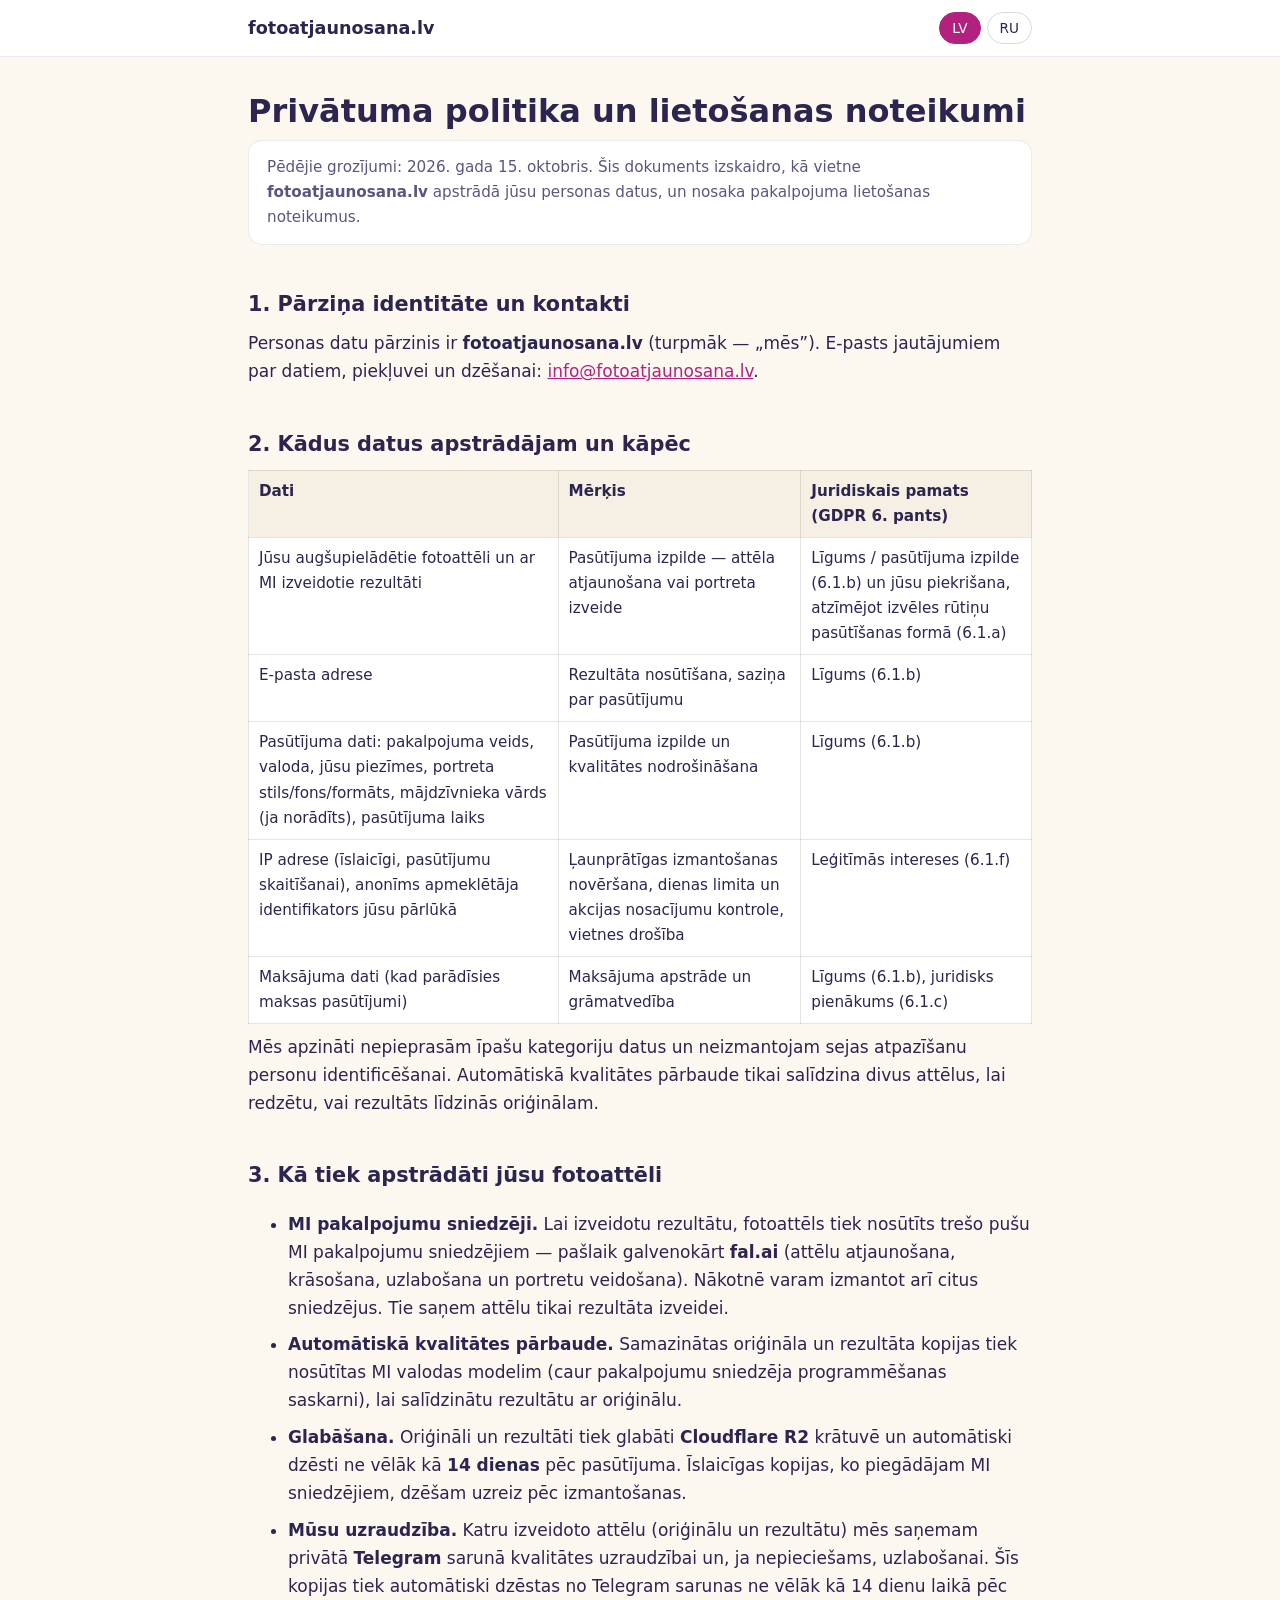
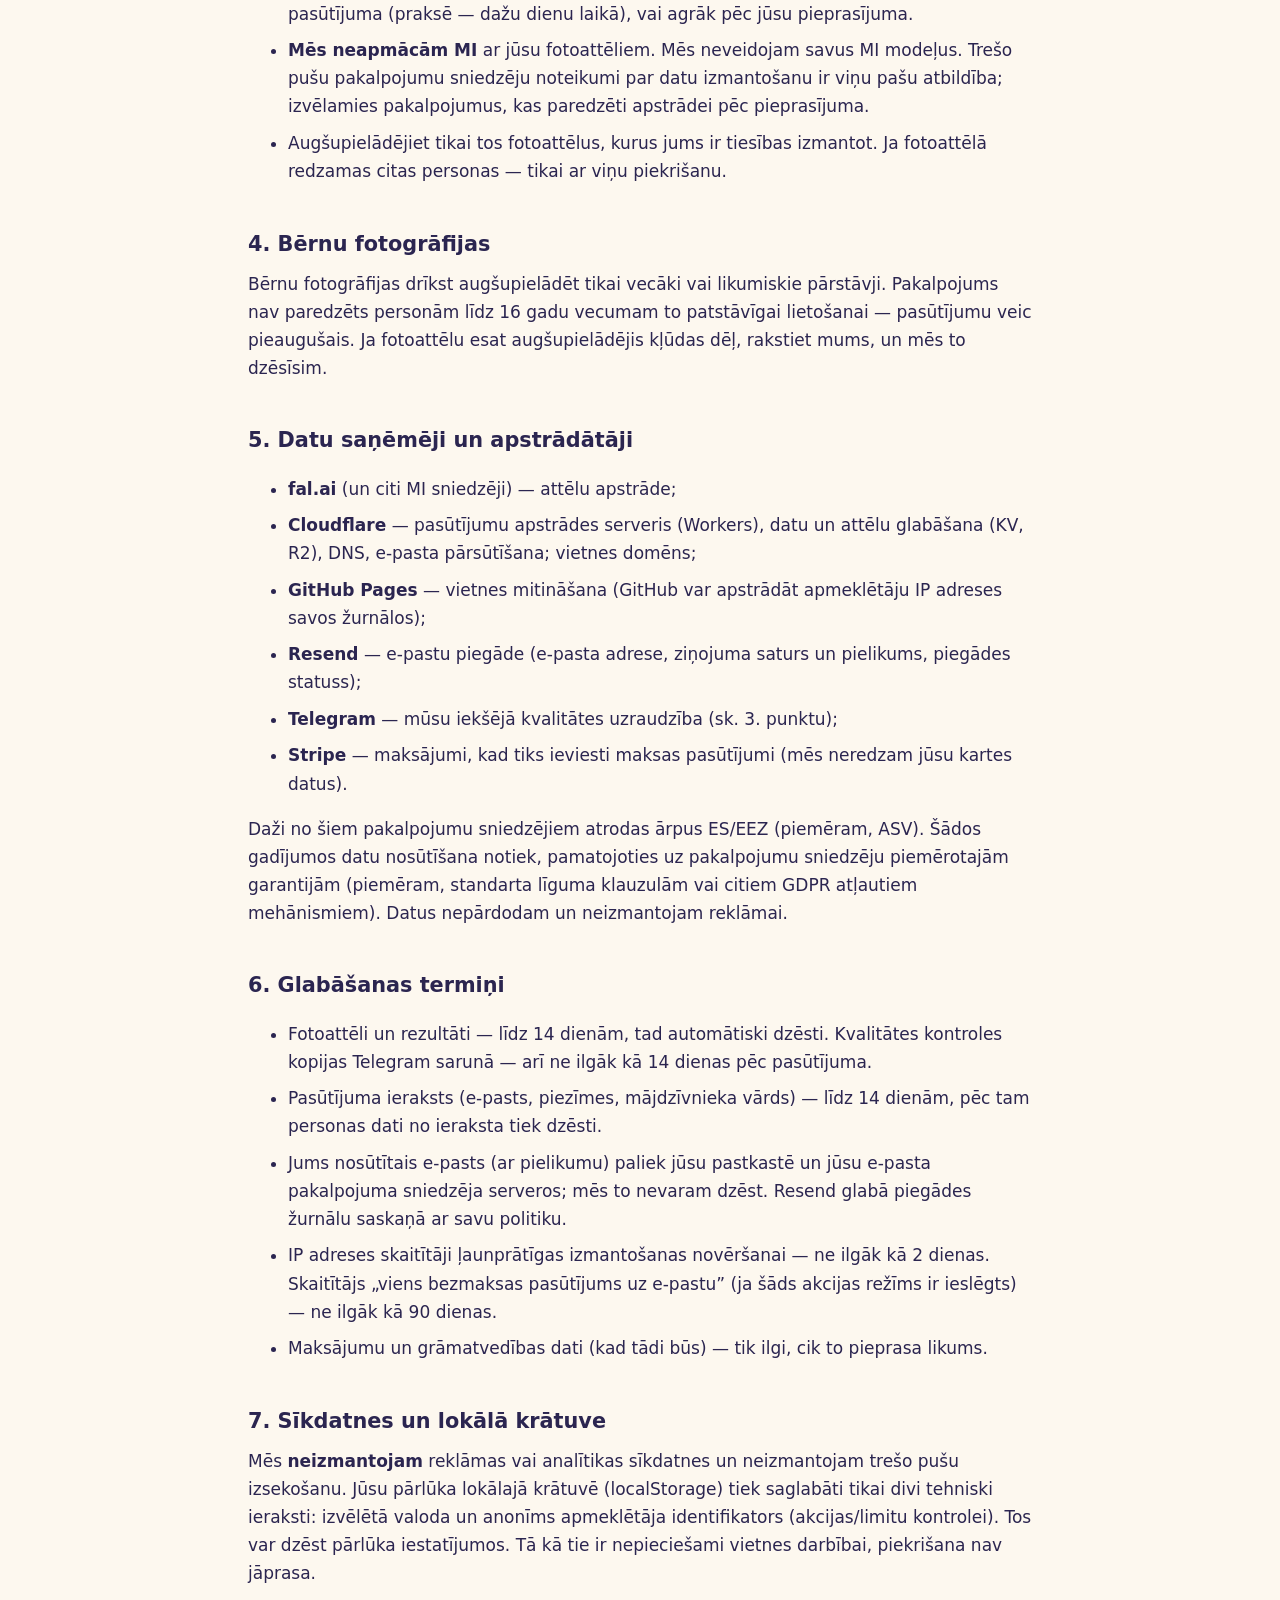
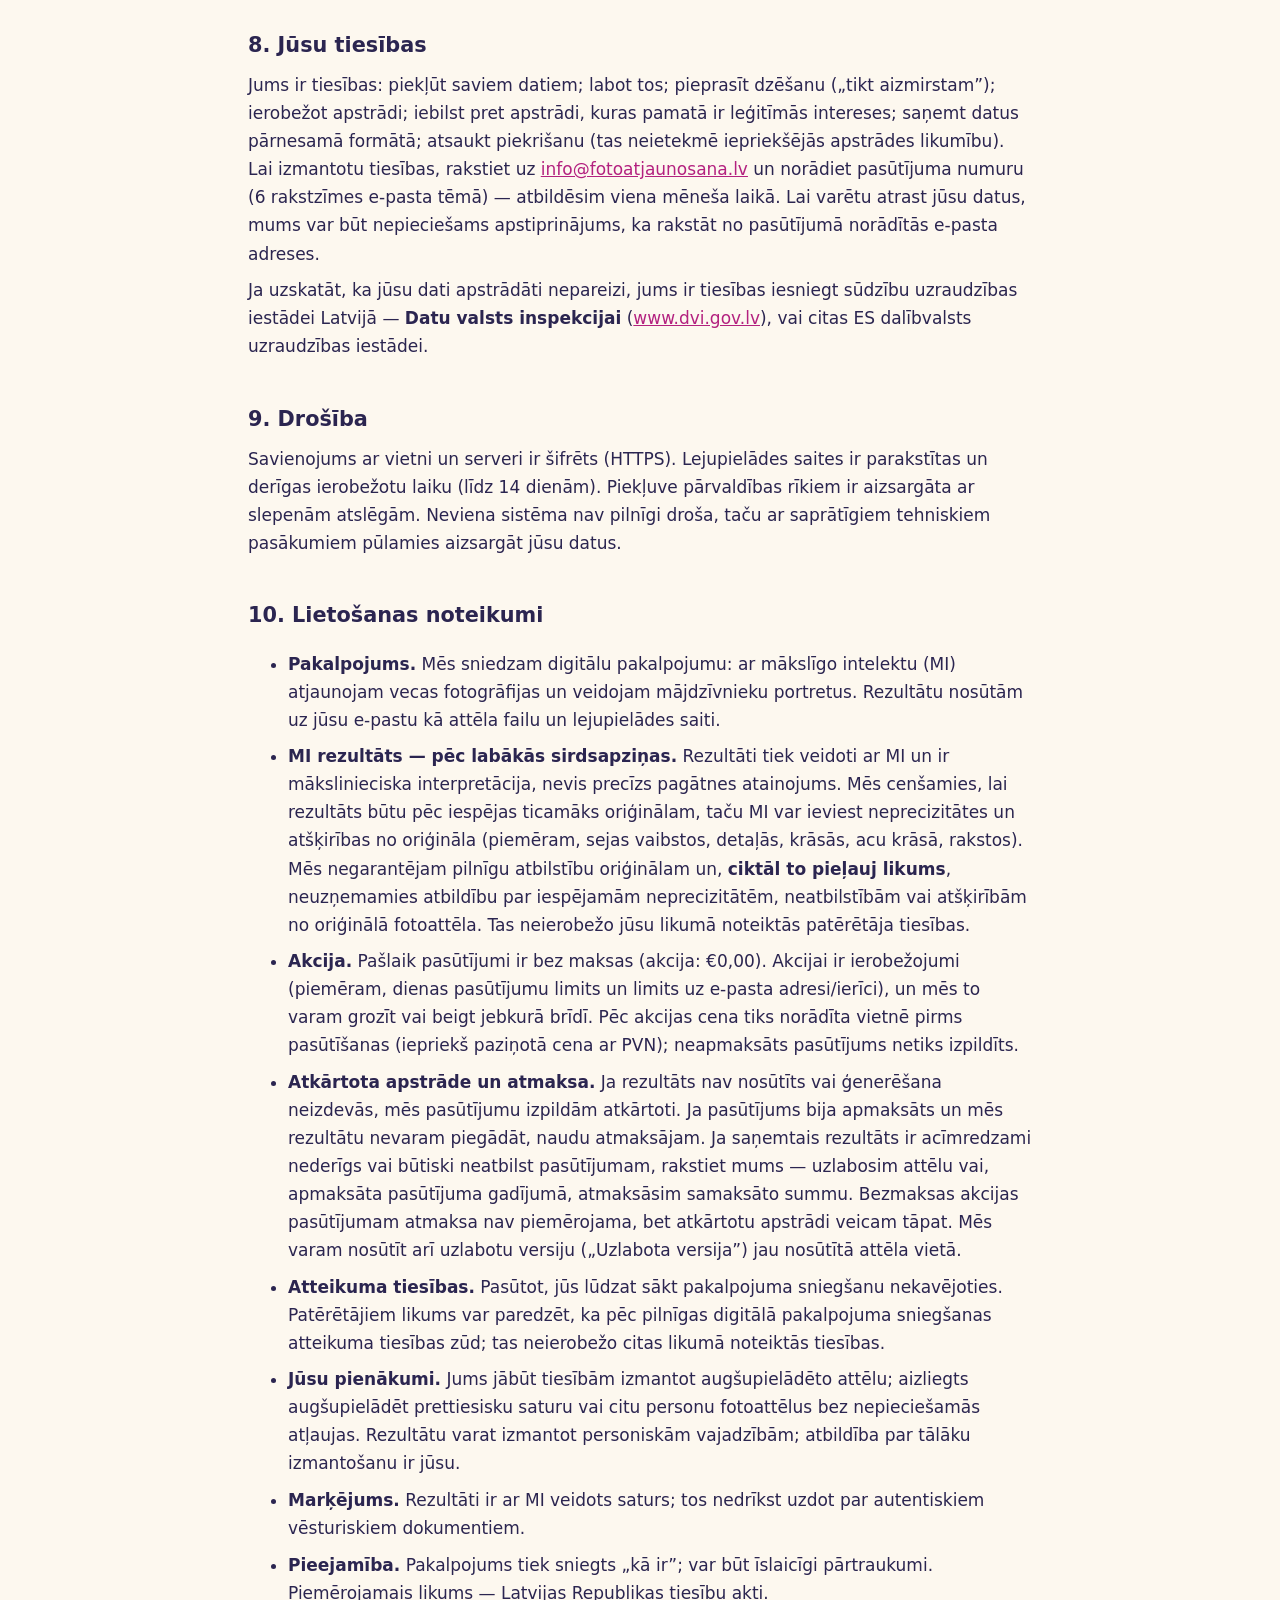
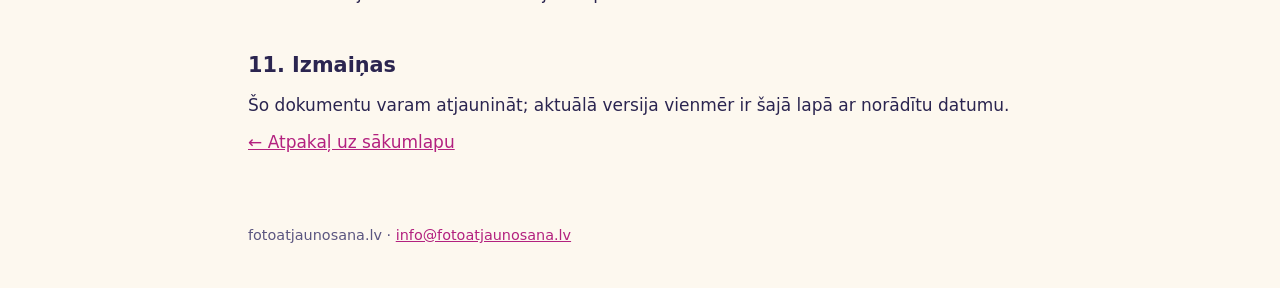
==== privatums.html @ d10ad537 "Add files via upload" ====
<!doctype html>
<html lang="lv">
<head>
<meta charset="UTF-8">
<meta name="viewport" content="width=device-width, initial-scale=1">
<title>Privātuma politika un noteikumi | fotoatjaunosana.lv</title>
<meta name="description" content="fotoatjaunosana.lv privātuma politika (GDPR) un lietošanas noteikumi. / Политика конфиденциальности (GDPR) и условия использования.">
<meta http-equiv="Content-Security-Policy" content="default-src 'self'; script-src 'self'; style-src 'self'; img-src 'self' data:; base-uri 'self'; form-action 'none'; object-src 'none'">
<link rel="icon" type="image/svg+xml" href="./favicon.svg">
<link rel="canonical" href="https://fotoatjaunosana.lv/privatums.html">
<link rel="stylesheet" href="./legal.css">
<script src="./legal.js"></script>
</head>
<body>
<header><div class="bar">
<a class="brand" href="./">fotoatjaunosana.lv</a><span class="sp"></span>
<nav class="lang" aria-label="Valoda / Язык"><a href="#lv" data-l="lv">LV</a><a href="#ru" data-l="ru">RU</a></nav>
</div></header>
<main>

<!-- ================= LATVIEŠU ================= -->
<div lang="lv">
<h1>Privātuma politika un lietošanas noteikumi</h1>
<p class="note">Pēdējie grozījumi: 2026. gada 15. oktobris. Šis dokuments izskaidro, kā vietne <b>fotoatjaunosana.lv</b> apstrādā jūsu personas datus, un nosaka pakalpojuma lietošanas noteikumus.</p>

<h2>1. Pārziņa identitāte un kontakti</h2>
<p>Personas datu pārzinis ir <b>fotoatjaunosana.lv</b> (turpmāk — „mēs”). E-pasts jautājumiem par datiem, piekļuvei un dzēšanai: <a href="mailto:info@fotoatjaunosana.lv">info@fotoatjaunosana.lv</a>.</p>

<h2>2. Kādus datus apstrādājam un kāpēc</h2>
<div class="tw"><table>
<tr><th>Dati</th><th>Mērķis</th><th>Juridiskais pamats (GDPR 6. pants)</th></tr>
<tr><td>Jūsu augšupielādētie fotoattēli un ar MI izveidotie rezultāti</td><td>Pasūtījuma izpilde — attēla atjaunošana vai portreta izveide</td><td>Līgums / pasūtījuma izpilde (6.1.b) un jūsu piekrišana, atzīmējot izvēles rūtiņu pasūtīšanas formā (6.1.a)</td></tr>
<tr><td>E-pasta adrese</td><td>Rezultāta nosūtīšana, saziņa par pasūtījumu</td><td>Līgums (6.1.b)</td></tr>
<tr><td>Pasūtījuma dati: pakalpojuma veids, valoda, jūsu piezīmes, portreta stils/fons/formāts, mājdzīvnieka vārds (ja norādīts), pasūtījuma laiks</td><td>Pasūtījuma izpilde un kvalitātes nodrošināšana</td><td>Līgums (6.1.b)</td></tr>
<tr><td>IP adrese (īslaicīgi, pasūtījumu skaitīšanai), anonīms apmeklētāja identifikators jūsu pārlūkā</td><td>Ļaunprātīgas izmantošanas novēršana, dienas limita un akcijas nosacījumu kontrole, vietnes drošība</td><td>Leģitīmās intereses (6.1.f)</td></tr>
<tr><td>Maksājuma dati (kad parādīsies maksas pasūtījumi)</td><td>Maksājuma apstrāde un grāmatvedība</td><td>Līgums (6.1.b), juridisks pienākums (6.1.c)</td></tr>
</table></div>
<p>Mēs apzināti nepieprasām īpašu kategoriju datus un neizmantojam sejas atpazīšanu personu identificēšanai. Automātiskā kvalitātes pārbaude tikai salīdzina divus attēlus, lai redzētu, vai rezultāts līdzinās oriģinālam.</p>

<h2>3. Kā tiek apstrādāti jūsu fotoattēli</h2>
<ul>
<li><b>MI pakalpojumu sniedzēji.</b> Lai izveidotu rezultātu, fotoattēls tiek nosūtīts trešo pušu MI pakalpojumu sniedzējiem — pašlaik galvenokārt <b>fal.ai</b> (attēlu atjaunošana, krāsošana, uzlabošana un portretu veidošana). Nākotnē varam izmantot arī citus sniedzējus. Tie saņem attēlu tikai rezultāta izveidei.</li>
<li><b>Automātiskā kvalitātes pārbaude.</b> Samazinātas oriģināla un rezultāta kopijas tiek nosūtītas MI valodas modelim (caur pakalpojumu sniedzēja programmēšanas saskarni), lai salīdzinātu rezultātu ar oriģinālu.</li>
<li><b>Glabāšana.</b> Oriģināli un rezultāti tiek glabāti <b>Cloudflare R2</b> krātuvē un automātiski dzēsti ne vēlāk kā <b>14 dienas</b> pēc pasūtījuma. Īslaicīgas kopijas, ko piegādājam MI sniedzējiem, dzēšam uzreiz pēc izmantošanas.</li>
<li><b>Mūsu uzraudzība.</b> Katru izveidoto attēlu (oriģinālu un rezultātu) mēs saņemam privātā <b>Telegram</b> sarunā kvalitātes uzraudzībai un, ja nepieciešams, uzlabošanai. Šīs kopijas tiek automātiski dzēstas no Telegram sarunas ne vēlāk kā 14 dienu laikā pēc pasūtījuma (praksē — dažu dienu laikā), vai agrāk pēc jūsu pieprasījuma.</li>
<li><b>Mēs neapmācām MI</b> ar jūsu fotoattēliem. Mēs neveidojam savus MI modeļus. Trešo pušu pakalpojumu sniedzēju noteikumi par datu izmantošanu ir viņu pašu atbildība; izvēlamies pakalpojumus, kas paredzēti apstrādei pēc pieprasījuma.</li>
<li>Augšupielādējiet tikai tos fotoattēlus, kurus jums ir tiesības izmantot. Ja fotoattēlā redzamas citas personas — tikai ar viņu piekrišanu.</li>
</ul>

<h2>4. Bērnu fotogrāfijas</h2>
<p>Bērnu fotogrāfijas drīkst augšupielādēt tikai vecāki vai likumiskie pārstāvji. Pakalpojums nav paredzēts personām līdz 16 gadu vecumam to patstāvīgai lietošanai — pasūtījumu veic pieaugušais. Ja fotoattēlu esat augšupielādējis kļūdas dēļ, rakstiet mums, un mēs to dzēsīsim.</p>

<h2>5. Datu saņēmēji un apstrādātāji</h2>
<ul>
<li><b>fal.ai</b> (un citi MI sniedzēji) — attēlu apstrāde;</li>
<li><b>Cloudflare</b> — pasūtījumu apstrādes serveris (Workers), datu un attēlu glabāšana (KV, R2), DNS, e-pasta pārsūtīšana; vietnes domēns;</li>
<li><b>GitHub Pages</b> — vietnes mitināšana (GitHub var apstrādāt apmeklētāju IP adreses savos žurnālos);</li>
<li><b>Resend</b> — e-pastu piegāde (e-pasta adrese, ziņojuma saturs un pielikums, piegādes statuss);</li>
<li><b>Telegram</b> — mūsu iekšējā kvalitātes uzraudzība (sk. 3. punktu);</li>
<li><b>Stripe</b> — maksājumi, kad tiks ieviesti maksas pasūtījumi (mēs neredzam jūsu kartes datus).</li>
</ul>
<p>Daži no šiem pakalpojumu sniedzējiem atrodas ārpus ES/EEZ (piemēram, ASV). Šādos gadījumos datu nosūtīšana notiek, pamatojoties uz pakalpojumu sniedzēju piemērotajām garantijām (piemēram, standarta līguma klauzulām vai citiem GDPR atļautiem mehānismiem). Datus nepārdodam un neizmantojam reklāmai.</p>

<h2>6. Glabāšanas termiņi</h2>
<ul>
<li>Fotoattēli un rezultāti — līdz 14 dienām, tad automātiski dzēsti. Kvalitātes kontroles kopijas Telegram sarunā — arī ne ilgāk kā 14 dienas pēc pasūtījuma.</li>
<li>Pasūtījuma ieraksts (e-pasts, piezīmes, mājdzīvnieka vārds) — līdz 14 dienām, pēc tam personas dati no ieraksta tiek dzēsti.</li>
<li>Jums nosūtītais e-pasts (ar pielikumu) paliek jūsu pastkastē un jūsu e-pasta pakalpojuma sniedzēja serveros; mēs to nevaram dzēst. Resend glabā piegādes žurnālu saskaņā ar savu politiku.</li>
<li>IP adreses skaitītāji ļaunprātīgas izmantošanas novēršanai — ne ilgāk kā 2 dienas. Skaitītājs „viens bezmaksas pasūtījums uz e-pastu” (ja šāds akcijas režīms ir ieslēgts) — ne ilgāk kā 90 dienas.</li>
<li>Maksājumu un grāmatvedības dati (kad tādi būs) — tik ilgi, cik to pieprasa likums.</li>
</ul>

<h2>7. Sīkdatnes un lokālā krātuve</h2>
<p>Mēs <b>neizmantojam</b> reklāmas vai analītikas sīkdatnes un neizmantojam trešo pušu izsekošanu. Jūsu pārlūka lokālajā krātuvē (localStorage) tiek saglabāti tikai divi tehniski ieraksti: izvēlētā valoda un anonīms apmeklētāja identifikators (akcijas/limitu kontrolei). Tos var dzēst pārlūka iestatījumos. Tā kā tie ir nepieciešami vietnes darbībai, piekrišana nav jāprasa.</p>

<h2>8. Jūsu tiesības</h2>
<p>Jums ir tiesības: piekļūt saviem datiem; labot tos; pieprasīt dzēšanu („tikt aizmirstam”); ierobežot apstrādi; iebilst pret apstrādi, kuras pamatā ir leģitīmās intereses; saņemt datus pārnesamā formātā; atsaukt piekrišanu (tas neietekmē iepriekšējās apstrādes likumību). Lai izmantotu tiesības, rakstiet uz <a href="mailto:info@fotoatjaunosana.lv">info@fotoatjaunosana.lv</a> un norādiet pasūtījuma numuru (6 rakstzīmes e-pasta tēmā) — atbildēsim viena mēneša laikā. Lai varētu atrast jūsu datus, mums var būt nepieciešams apstiprinājums, ka rakstāt no pasūtījumā norādītās e-pasta adreses.</p>
<p>Ja uzskatāt, ka jūsu dati apstrādāti nepareizi, jums ir tiesības iesniegt sūdzību uzraudzības iestādei Latvijā — <b>Datu valsts inspekcijai</b> (<a href="https://www.dvi.gov.lv" rel="noopener">www.dvi.gov.lv</a>), vai citas ES dalībvalsts uzraudzības iestādei.</p>

<h2>9. Drošība</h2>
<p>Savienojums ar vietni un serveri ir šifrēts (HTTPS). Lejupielādes saites ir parakstītas un derīgas ierobežotu laiku (līdz 14 dienām). Piekļuve pārvaldības rīkiem ir aizsargāta ar slepenām atslēgām. Neviena sistēma nav pilnīgi droša, taču ar saprātīgiem tehniskiem pasākumiem pūlamies aizsargāt jūsu datus.</p>

<h2 id="noteikumi-lv">10. Lietošanas noteikumi</h2>
<ul>
<li><b>Pakalpojums.</b> Mēs sniedzam digitālu pakalpojumu: ar mākslīgo intelektu (MI) atjaunojam vecas fotogrāfijas un veidojam mājdzīvnieku portretus. Rezultātu nosūtām uz jūsu e-pastu kā attēla failu un lejupielādes saiti.</li>
<li><b>MI rezultāts — pēc labākās sirdsapziņas.</b> Rezultāti tiek veidoti ar MI un ir mākslinieciska interpretācija, nevis precīzs pagātnes atainojums. Mēs cenšamies, lai rezultāts būtu pēc iespējas ticamāks oriģinālam, taču MI var ieviest neprecizitātes un atšķirības no oriģināla (piemēram, sejas vaibstos, detaļās, krāsās, acu krāsā, rakstos). Mēs negarantējam pilnīgu atbilstību oriģinālam un, <b>ciktāl to pieļauj likums</b>, neuzņemamies atbildību par iespējamām neprecizitātēm, neatbilstībām vai atšķirībām no oriģinālā fotoattēla. Tas neierobežo jūsu likumā noteiktās patērētāja tiesības.</li>
<li><b>Akcija.</b> Pašlaik pasūtījumi ir bez maksas (akcija: €0,00). Akcijai ir ierobežojumi (piemēram, dienas pasūtījumu limits un limits uz e-pasta adresi/ierīci), un mēs to varam grozīt vai beigt jebkurā brīdī. Pēc akcijas cena tiks norādīta vietnē pirms pasūtīšanas (iepriekš paziņotā cena ar PVN); neapmaksāts pasūtījums netiks izpildīts.</li>
<li><b>Atkārtota apstrāde un atmaksa.</b> Ja rezultāts nav nosūtīts vai ģenerēšana neizdevās, mēs pasūtījumu izpildām atkārtoti. Ja pasūtījums bija apmaksāts un mēs rezultātu nevaram piegādāt, naudu atmaksājam. Ja saņemtais rezultāts ir acīmredzami nederīgs vai būtiski neatbilst pasūtījumam, rakstiet mums — uzlabosim attēlu vai, apmaksāta pasūtījuma gadījumā, atmaksāsim samaksāto summu. Bezmaksas akcijas pasūtījumam atmaksa nav piemērojama, bet atkārtotu apstrādi veicam tāpat. Mēs varam nosūtīt arī uzlabotu versiju („Uzlabota versija”) jau nosūtītā attēla vietā.</li>
<li><b>Atteikuma tiesības.</b> Pasūtot, jūs lūdzat sākt pakalpojuma sniegšanu nekavējoties. Patērētājiem likums var paredzēt, ka pēc pilnīgas digitālā pakalpojuma sniegšanas atteikuma tiesības zūd; tas neierobežo citas likumā noteiktās tiesības.</li>
<li><b>Jūsu pienākumi.</b> Jums jābūt tiesībām izmantot augšupielādēto attēlu; aizliegts augšupielādēt prettiesisku saturu vai citu personu fotoattēlus bez nepieciešamās atļaujas. Rezultātu varat izmantot personiskām vajadzībām; atbildība par tālāku izmantošanu ir jūsu.</li>
<li><b>Marķējums.</b> Rezultāti ir ar MI veidots saturs; tos nedrīkst uzdot par autentiskiem vēsturiskiem dokumentiem.</li>
<li><b>Pieejamība.</b> Pakalpojums tiek sniegts „kā ir”; var būt īslaicīgi pārtraukumi. Piemērojamais likums — Latvijas Republikas tiesību akti.</li>
</ul>
<h2>11. Izmaiņas</h2>
<p>Šo dokumentu varam atjaunināt; aktuālā versija vienmēr ir šajā lapā ar norādītu datumu.</p>
<p><a href="./">← Atpakaļ uz sākumlapu</a></p>
</div>

<!-- ================= РУССКИЙ ================= -->
<div lang="ru">
<h1>Политика конфиденциальности и условия использования</h1>
<p class="note">Дата последнего изменения: 15 октября 2026 г. Документ объясняет, как сайт <b>fotoatjaunosana.lv</b> обрабатывает ваши персональные данные, и устанавливает условия использования сервиса.</p>

<h2>1. Оператор данных и контакты</h2>
<p>Оператором (контролёром) персональных данных является <b>fotoatjaunosana.lv</b> (далее — «мы»). Почта по вопросам данных, доступа и удаления: <a href="mailto:info@fotoatjaunosana.lv">info@fotoatjaunosana.lv</a>.</p>

<h2>2. Какие данные мы обрабатываем и зачем</h2>
<div class="tw"><table>
<tr><th>Данные</th><th>Цель</th><th>Правовое основание (ст. 6 GDPR)</th></tr>
<tr><td>Загруженные вами фото и созданные ИИ результаты</td><td>Выполнение заказа — восстановление фото или создание портрета</td><td>Договор / выполнение заказа (6.1.b) и ваше согласие — отметка в форме заказа (6.1.a)</td></tr>
<tr><td>Адрес электронной почты</td><td>Отправка результата, связь по заказу</td><td>Договор (6.1.b)</td></tr>
<tr><td>Данные заказа: вид услуги, язык, ваши пожелания, стиль/фон/формат портрета, имя питомца (если указано), время заказа</td><td>Выполнение заказа и обеспечение качества</td><td>Договор (6.1.b)</td></tr>
<tr><td>IP-адрес (кратковременно, для подсчёта заказов), анонимный идентификатор посетителя в вашем браузере</td><td>Предотвращение злоупотреблений, контроль дневного лимита и условий акции, безопасность сайта</td><td>Законный интерес (6.1.f)</td></tr>
<tr><td>Платёжные данные (когда появятся платные заказы)</td><td>Обработка платежа и бухгалтерский учёт</td><td>Договор (6.1.b), юридическая обязанность (6.1.c)</td></tr>
</table></div>
<p>Мы сознательно не запрашиваем данные особых категорий и не используем распознавание лиц для идентификации людей. Автоматическая проверка качества лишь сравнивает два изображения, чтобы оценить, насколько результат похож на оригинал.</p>

<h2>3. Как обрабатываются ваши фото</h2>
<ul>
<li><b>Поставщики ИИ.</b> Чтобы создать результат, фото передаётся сторонним поставщикам ИИ-сервисов — сейчас в основном <b>fal.ai</b> (восстановление, раскрашивание, улучшение, портреты). В будущем мы можем использовать и других поставщиков. Они получают изображение только для создания результата.</li>
<li><b>Автоматическая проверка качества.</b> Уменьшенные копии оригинала и результата отправляются ИИ-модели (через программный интерфейс поставщика) для сравнения результата с оригиналом.</li>
<li><b>Хранение.</b> Оригиналы и результаты хранятся в хранилище <b>Cloudflare R2</b> и автоматически удаляются не позднее чем через <b>14 дней</b> после заказа. Временные копии, передаваемые поставщикам ИИ, удаляются сразу после использования.</li>
<li><b>Наш контроль.</b> Каждое созданное изображение (оригинал и результат) приходит нам в закрытый чат <b>Telegram</b> для контроля качества и, при необходимости, улучшения. Эти копии автоматически удаляются из чата Telegram не позднее чем через 14 дней после заказа (на практике — в течение нескольких дней) или раньше — по вашему запросу.</li>
<li><b>Мы не обучаем ИИ</b> на ваших фото и не создаём собственных ИИ-моделей. Условия использования данных сторонними поставщиками — их собственная ответственность; мы выбираем сервисы, предназначенные для обработки по запросу.</li>
<li>Загружайте только фото, на которые у вас есть права. Фото других людей — только с их согласия.</li>
</ul>

<h2>4. Фото детей</h2>
<p>Фото детей могут загружать только родители или законные представители. Сервис не предназначен для самостоятельного использования лицами младше 16 лет — заказ делает взрослый. Если вы загрузили фото по ошибке, напишите нам, и мы его удалим.</p>

<h2>5. Получатели данных и обработчики</h2>
<ul>
<li><b>fal.ai</b> (и другие поставщики ИИ) — обработка изображений;</li>
<li><b>Cloudflare</b> — сервер обработки заказов (Workers), хранение данных и изображений (KV, R2), DNS, пересылка почты; домен сайта;</li>
<li><b>GitHub Pages</b> — хостинг сайта (GitHub может обрабатывать IP-адреса посетителей в своих журналах);</li>
<li><b>Resend</b> — доставка писем (адрес почты, содержимое письма и вложение, статус доставки);</li>
<li><b>Telegram</b> — наш внутренний контроль качества (см. п. 3);</li>
<li><b>Stripe</b> — платежи, когда появятся платные заказы (данные вашей карты мы не видим).</li>
</ul>
<p>Некоторые из этих поставщиков находятся за пределами ЕС/ЕЭЗ (например, в США). В таких случаях передача данных осуществляется на основании гарантий, применяемых поставщиками (например, стандартных договорных условий или иных механизмов, разрешённых GDPR). Мы не продаём данные и не используем их для рекламы.</p>

<h2>6. Сроки хранения</h2>
<ul>
<li>Фото и результаты — до 14 дней, затем автоматически удаляются. Копии для контроля качества в чате Telegram — тоже не дольше 14 дней после заказа.</li>
<li>Запись заказа (почта, пожелания, имя питомца) — до 14 дней, после чего персональные данные из записи удаляются.</li>
<li>Отправленное вам письмо (с вложением) остаётся в вашем почтовом ящике и на серверах вашего почтового провайдера; мы не можем его удалить. Resend хранит журнал доставки согласно своей политике.</li>
<li>Счётчики IP для предотвращения злоупотреблений — не более 2 дней. Счётчик «один бесплатный заказ на почту» (если такой режим акции включён) — не более 90 дней.</li>
<li>Платёжные и бухгалтерские данные (когда они появятся) — столько, сколько требует закон.</li>
</ul>

<h2>7. Cookies и локальное хранилище</h2>
<p>Мы <b>не используем</b> рекламные или аналитические cookies и стороннее отслеживание. В локальном хранилище браузера (localStorage) сохраняются только две технические записи: выбранный язык и анонимный идентификатор посетителя (для контроля акции и лимитов). Их можно удалить в настройках браузера. Они необходимы для работы сайта, поэтому согласие не запрашивается.</p>

<h2>8. Ваши права</h2>
<p>Вы вправе: получить доступ к своим данным; исправить их; потребовать удаления («право быть забытым»); ограничить обработку; возразить против обработки на основании законного интереса; получить данные в переносимом формате; отозвать согласие (это не влияет на законность предыдущей обработки). Для реализации прав пишите на <a href="mailto:info@fotoatjaunosana.lv">info@fotoatjaunosana.lv</a> и укажите номер заказа (6 символов в теме письма) — мы ответим в течение месяца. Чтобы найти ваши данные, нам может понадобиться подтверждение, что вы пишете с адреса, указанного в заказе.</p>
<p>Если вы считаете, что ваши данные обрабатываются неправильно, вы вправе подать жалобу в надзорный орган Латвии — <b>Государственную инспекцию данных (Datu valsts inspekcija, DVI)</b> (<a href="https://www.dvi.gov.lv" rel="noopener">www.dvi.gov.lv</a>) или в надзорный орган другого государства ЕС.</p>

<h2>9. Безопасность</h2>
<p>Соединение с сайтом и сервером зашифровано (HTTPS). Ссылки для скачивания подписаны и действуют ограниченное время (до 14 дней). Доступ к инструментам управления защищён секретными ключами. Ни одна система не бывает абсолютно безопасной, но мы стараемся защищать ваши данные разумными техническими мерами.</p>

<h2 id="noteikumi-ru">10. Условия использования</h2>
<ul>
<li><b>Сервис.</b> Мы оказываем цифровую услугу: с помощью искусственного интеллекта (ИИ) восстанавливаем старые фотографии и создаём портреты питомцев. Результат отправляется на вашу почту файлом изображения и ссылкой для скачивания.</li>
<li><b>Результат ИИ: возможны неточности.</b> Результаты создаются ИИ и являются художественной интерпретацией, а не точной записью прошлого. Мы стараемся, чтобы результат был как можно ближе к оригиналу, однако ИИ может вносить неточности и отличия от оригинала (например, в чертах лица, деталях, цветах, цвете глаз, узорах). Мы не гарантируем полного соответствия оригиналу и, <b>в той мере, в какой это допускает закон</b>, не несём ответственности за возможные неточности, несоответствия или отличия от исходного фото. Это не ограничивает ваши законные права потребителя.</li>
<li><b>Акция.</b> Сейчас заказы бесплатны (акция: €0,00). У акции есть ограничения (например, дневной лимит заказов и лимит на адрес почты/устройство), мы можем изменить или завершить её в любой момент. После акции цена будет указана на сайте до оформления заказа (цена с НДС); неоплаченный заказ не выполняется.</li>
<li><b>Повторная обработка и возврат.</b> Если результат не был отправлен или генерация не удалась, мы выполняем заказ повторно. Если заказ был оплачен и мы не можем доставить результат, мы возвращаем деньги. Если полученный результат явно непригоден или существенно не соответствует заказу, напишите нам — мы улучшим изображение или, для оплаченного заказа, вернём уплаченную сумму. Для бесплатного заказа по акции возврат не применяется, но повторную обработку мы выполняем так же. Мы также можем отправить улучшенную версию вместо уже отправленного изображения.</li>
<li><b>Право отказа.</b> Заказывая, вы просите начать оказание услуги немедленно. Для потребителей закон может предусматривать, что после полного оказания цифровой услуги право отказа теряется; это не ограничивает иные права, установленные законом.</li>
<li><b>Ваши обязанности.</b> Вы должны иметь право использовать загруженное изображение; запрещено загружать незаконный контент или фото других людей без необходимого разрешения. Результат можно использовать в личных целях; ответственность за дальнейшее использование лежит на вас.</li>
<li><b>Маркировка.</b> Результаты — контент, созданный ИИ; их нельзя выдавать за подлинные исторические документы.</li>
<li><b>Доступность.</b> Сервис предоставляется «как есть»; возможны кратковременные перерывы. Применимое право — законодательство Латвийской Республики.</li>
</ul>
<h2>11. Изменения</h2>
<p>Мы можем обновлять этот документ; актуальная версия всегда находится на этой странице с указанием даты.</p>
<p><a href="./">← Назад на главную</a></p>
</div>

</main>
<footer>fotoatjaunosana.lv · <a href="mailto:info@fotoatjaunosana.lv">info@fotoatjaunosana.lv</a></footer>
</body>
</html>
---- legal.css ----
:root{--ink:#2b2550;--muted:#5b5680;--pink:#b3217f;--bg:#fdf8ef;--card:#fff}
*{box-sizing:border-box}
body{margin:0;background:var(--bg);color:var(--ink);font:17px/1.65 system-ui,-apple-system,"Segoe UI",Roboto,Arial,sans-serif}
header{background:#fff;border-bottom:1px solid rgba(0,0,0,.08);position:sticky;top:0}
.bar{max-width:820px;margin:0 auto;padding:12px 18px;display:flex;align-items:center;gap:12px;flex-wrap:wrap}
.bar a.brand{font-weight:700;color:var(--ink);text-decoration:none;font-size:1.1rem}
.bar .sp{flex:1}
.lang a{display:inline-block;padding:4px 12px;border-radius:99px;border:1px solid rgba(0,0,0,.15);color:var(--ink);text-decoration:none;font-size:.85rem;margin-left:6px}
.lang a.on{background:var(--pink);color:#fff;border-color:var(--pink)}
main{max-width:820px;margin:0 auto;padding:28px 18px 60px}
h1{font-size:2rem;line-height:1.2;margin:.2em 0 .3em}
h2{font-size:1.3rem;margin:2em 0 .4em}
p,li{margin:.5em 0}
a{color:var(--pink)}
.note{background:#fff;border:1px solid rgba(0,0,0,.08);border-radius:14px;padding:14px 18px;color:var(--muted);font-size:.95rem}
table{border-collapse:collapse;width:100%;background:var(--card);font-size:.95rem}
th,td{border:1px solid rgba(0,0,0,.1);padding:8px 10px;text-align:left;vertical-align:top}
th{background:#f6efe3}
.tw{overflow-x:auto}
footer{max-width:820px;margin:0 auto;padding:0 18px 40px;color:var(--muted);font-size:.9rem}
html[lang=lv] [lang=ru],html[lang=ru] [lang=lv]{display:none}
a:focus-visible{outline:3px solid #f5a623;outline-offset:2px}
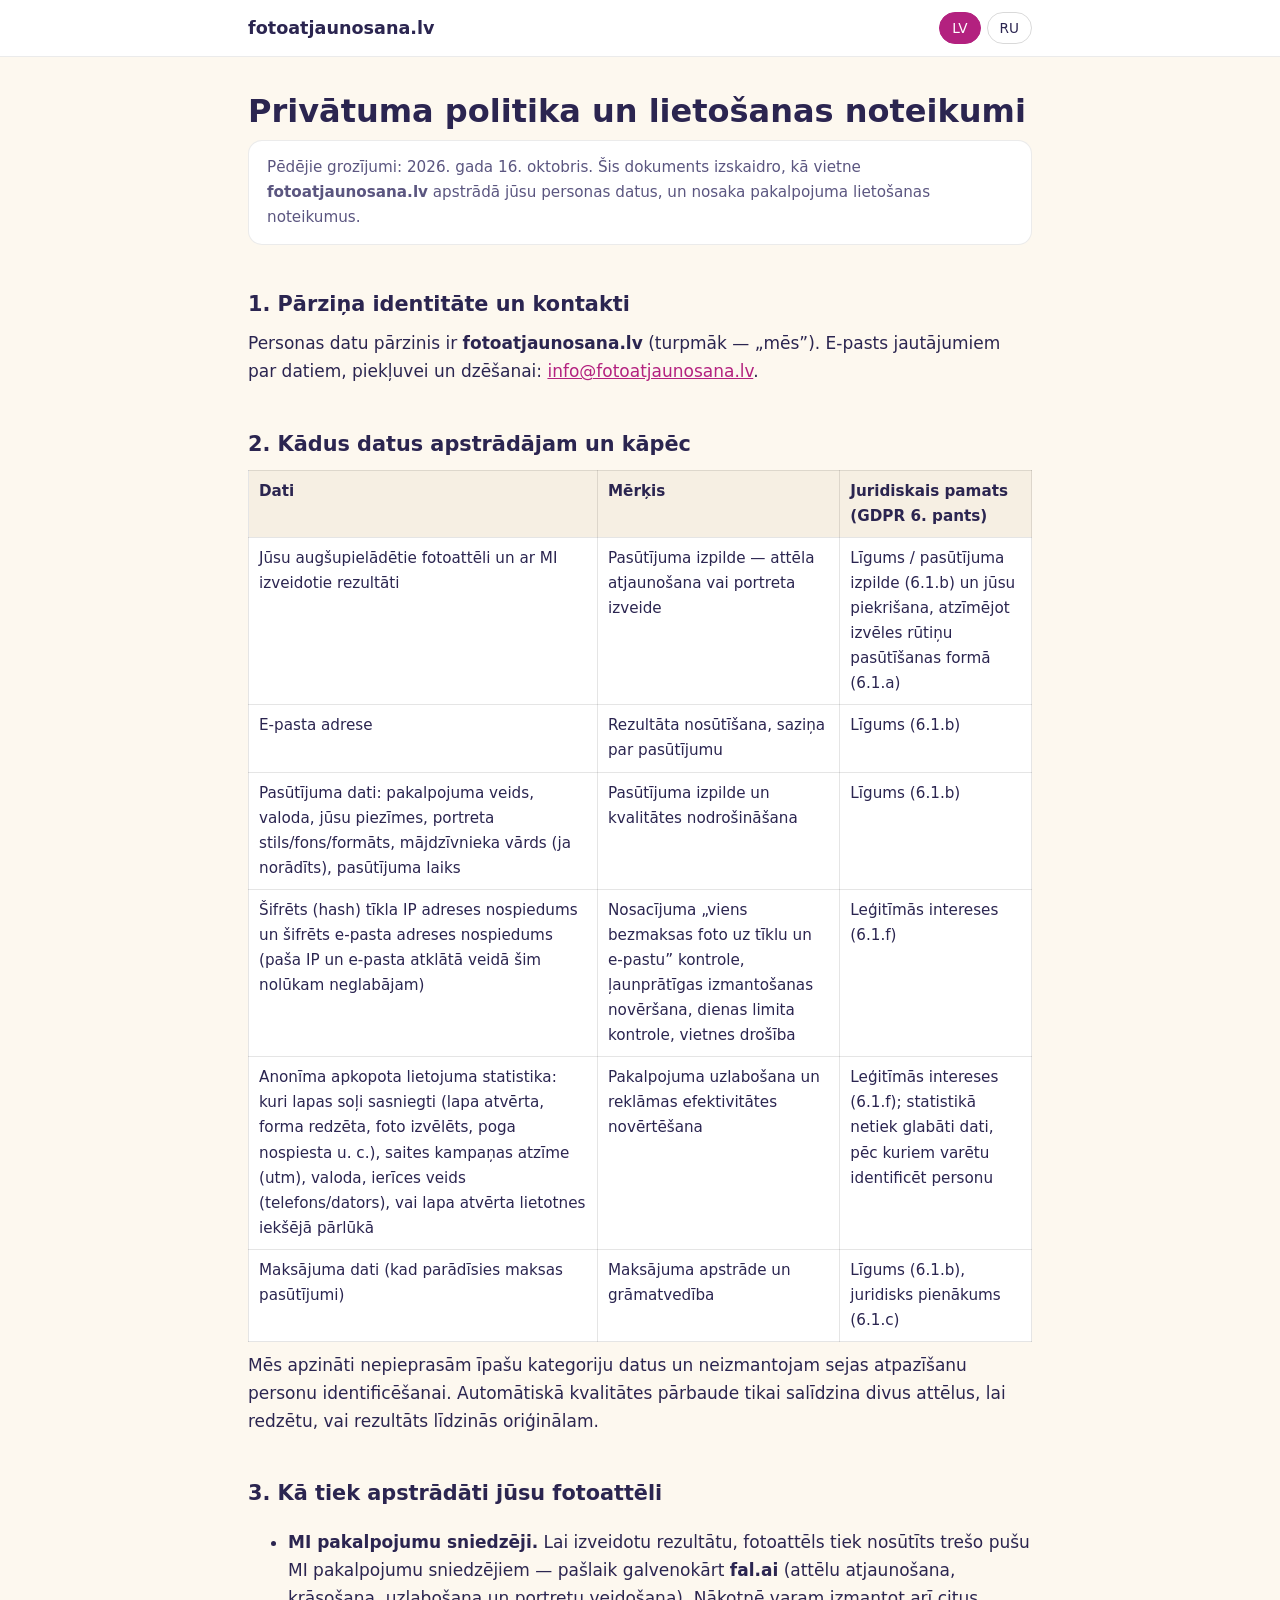
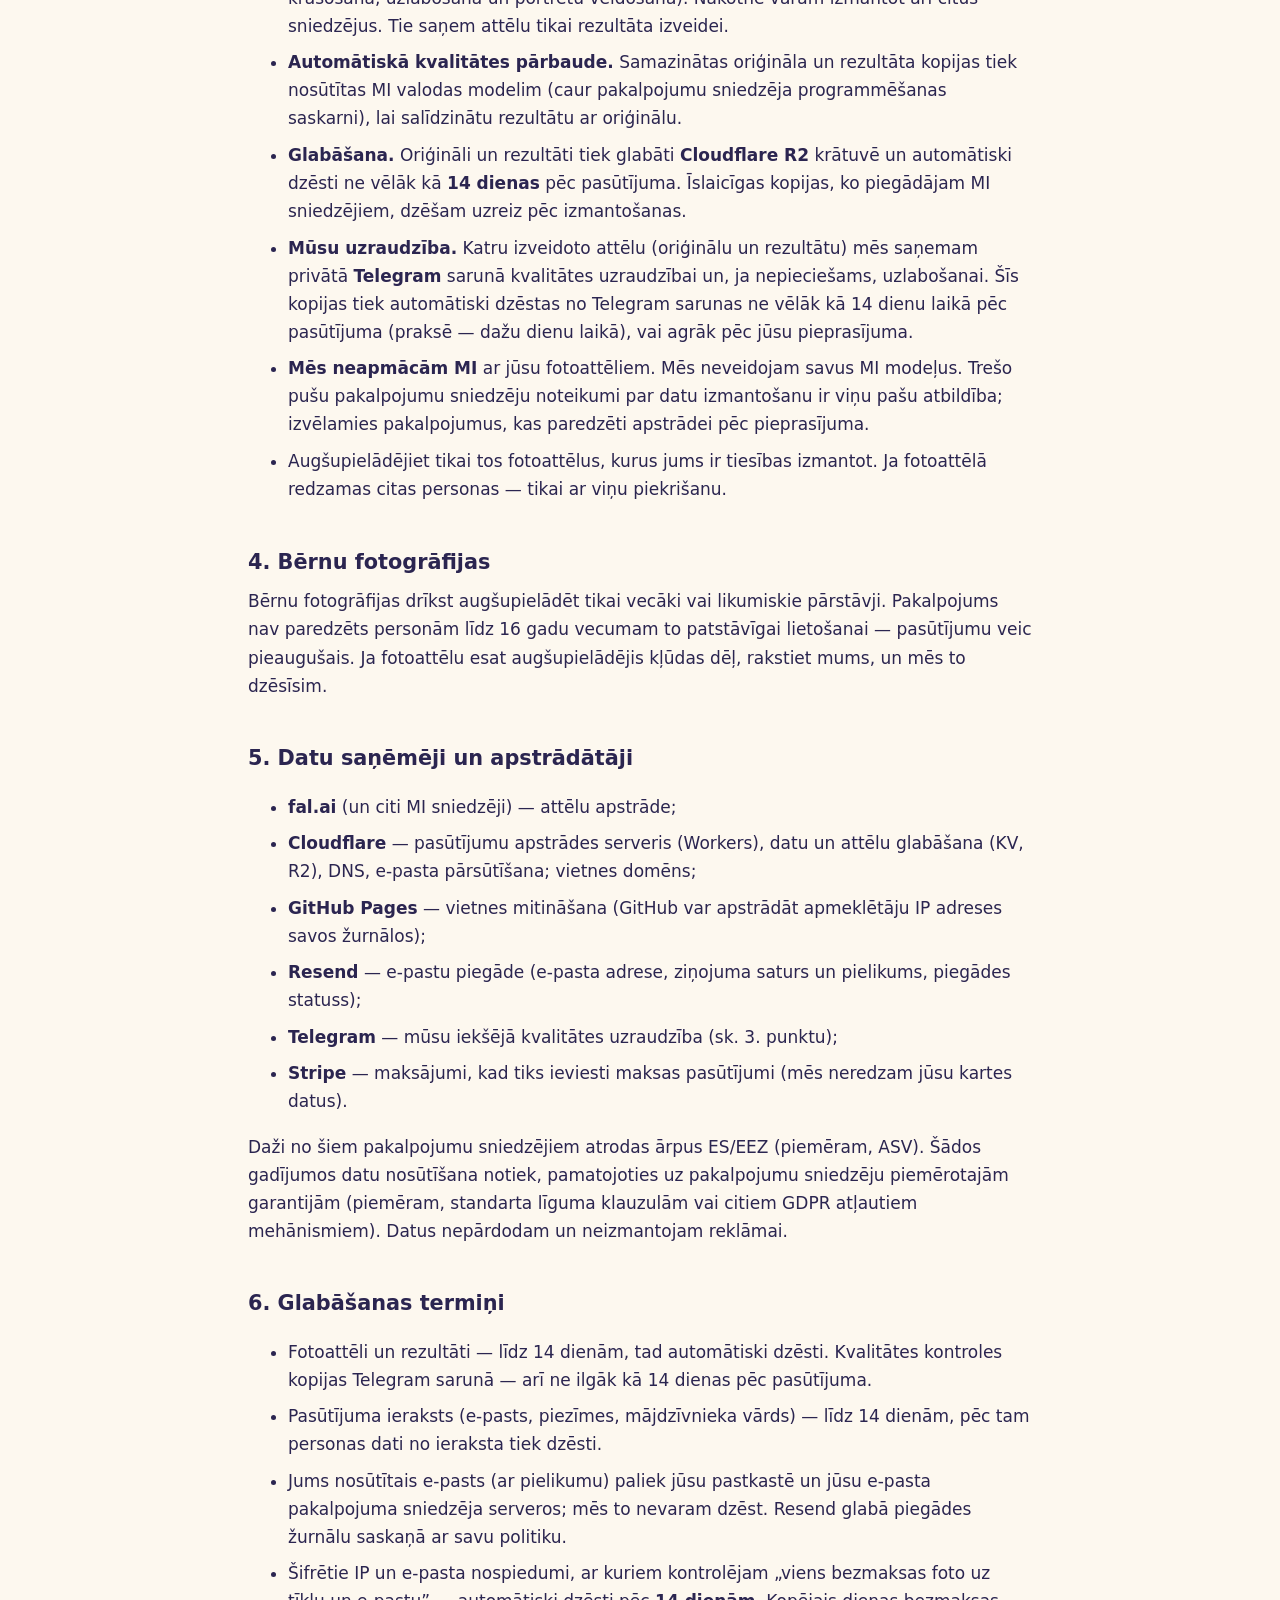
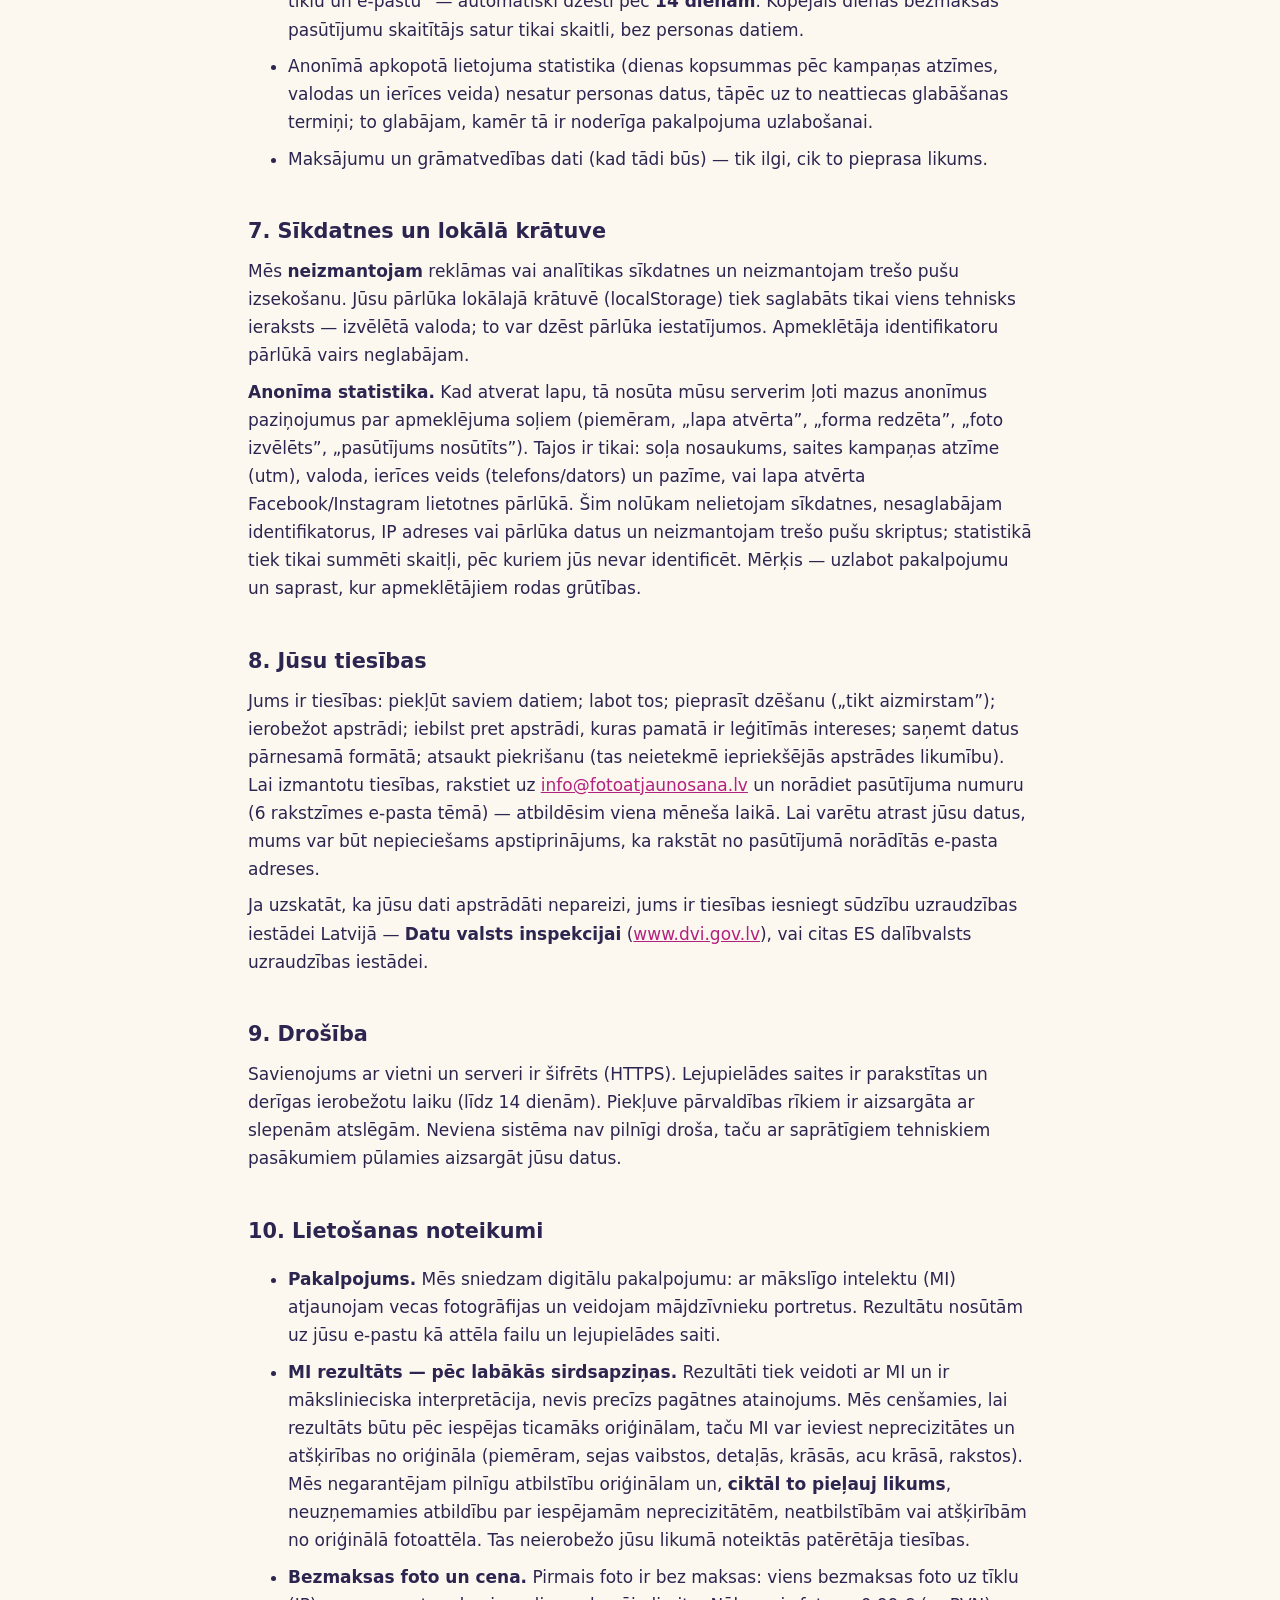
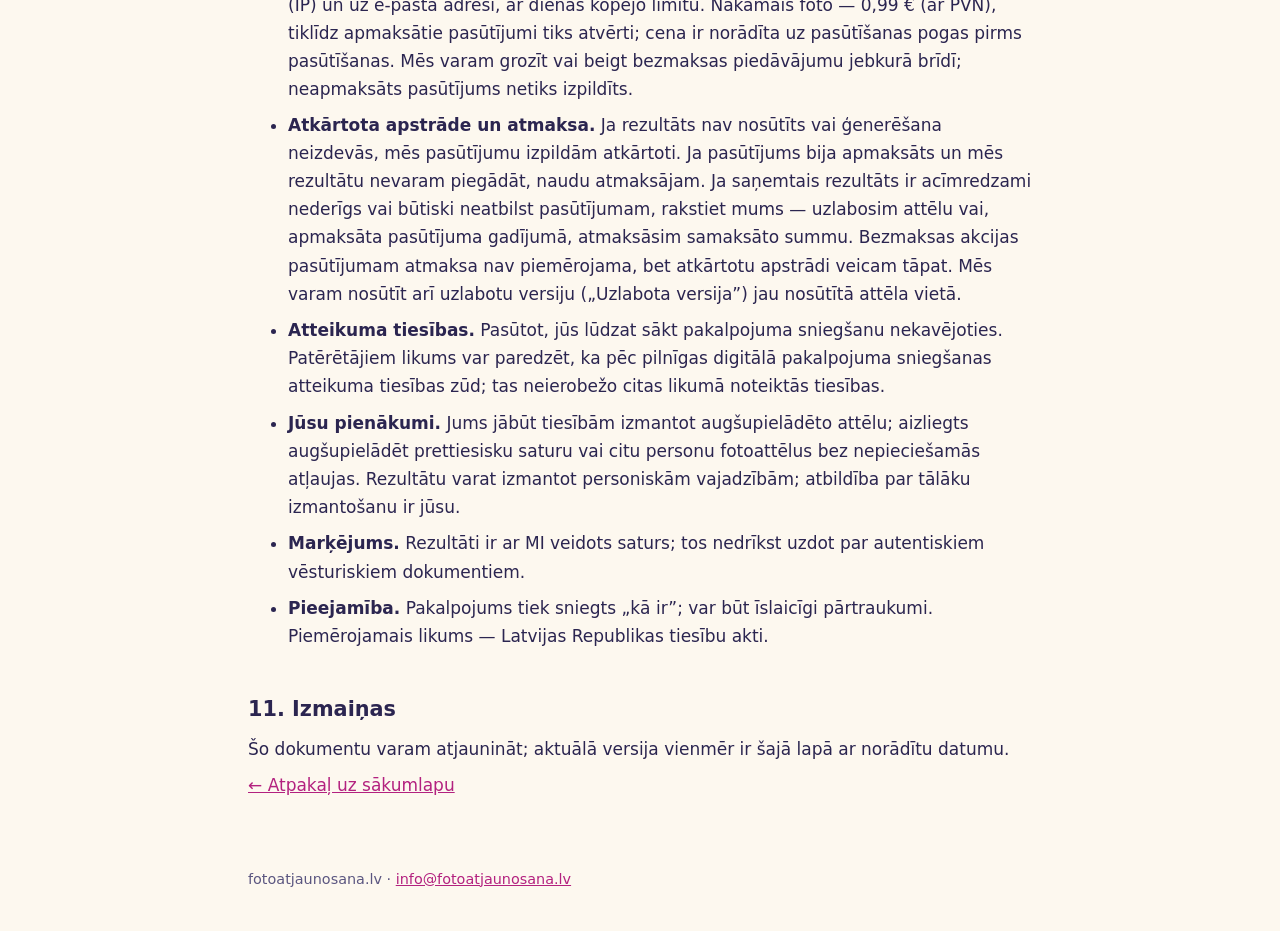
==== commit cda0ed5b: "v12 site" ====
--- a/privatums.html
+++ b/privatums.html
@@ -21,7 +21,7 @@
 <!-- ================= LATVIEŠU ================= -->
 <div lang="lv">
 <h1>Privātuma politika un lietošanas noteikumi</h1>
-<p class="note">Pēdējie grozījumi: 2026. gada 15. oktobris. Šis dokuments izskaidro, kā vietne <b>fotoatjaunosana.lv</b> apstrādā jūsu personas datus, un nosaka pakalpojuma lietošanas noteikumus.</p>
+<p class="note">Pēdējie grozījumi: 2026. gada 16. oktobris. Šis dokuments izskaidro, kā vietne <b>fotoatjaunosana.lv</b> apstrādā jūsu personas datus, un nosaka pakalpojuma lietošanas noteikumus.</p>
 
 <h2>1. Pārziņa identitāte un kontakti</h2>
 <p>Personas datu pārzinis ir <b>fotoatjaunosana.lv</b> (turpmāk — „mēs”). E-pasts jautājumiem par datiem, piekļuvei un dzēšanai: <a href="mailto:info@fotoatjaunosana.lv">info@fotoatjaunosana.lv</a>.</p>
@@ -32,7 +32,8 @@
 <tr><td>Jūsu augšupielādētie fotoattēli un ar MI izveidotie rezultāti</td><td>Pasūtījuma izpilde — attēla atjaunošana vai portreta izveide</td><td>Līgums / pasūtījuma izpilde (6.1.b) un jūsu piekrišana, atzīmējot izvēles rūtiņu pasūtīšanas formā (6.1.a)</td></tr>
 <tr><td>E-pasta adrese</td><td>Rezultāta nosūtīšana, saziņa par pasūtījumu</td><td>Līgums (6.1.b)</td></tr>
 <tr><td>Pasūtījuma dati: pakalpojuma veids, valoda, jūsu piezīmes, portreta stils/fons/formāts, mājdzīvnieka vārds (ja norādīts), pasūtījuma laiks</td><td>Pasūtījuma izpilde un kvalitātes nodrošināšana</td><td>Līgums (6.1.b)</td></tr>
-<tr><td>IP adrese (īslaicīgi, pasūtījumu skaitīšanai), anonīms apmeklētāja identifikators jūsu pārlūkā</td><td>Ļaunprātīgas izmantošanas novēršana, dienas limita un akcijas nosacījumu kontrole, vietnes drošība</td><td>Leģitīmās intereses (6.1.f)</td></tr>
+<tr><td>Šifrēts (hash) tīkla IP adreses nospiedums un šifrēts e-pasta adreses nospiedums (paša IP un e-pasta atklātā veidā šim nolūkam neglabājam)</td><td>Nosacījuma „viens bezmaksas foto uz tīklu un e-pastu” kontrole, ļaunprātīgas izmantošanas novēršana, dienas limita kontrole, vietnes drošība</td><td>Leģitīmās intereses (6.1.f)</td></tr>
+<tr><td>Anonīma apkopota lietojuma statistika: kuri lapas soļi sasniegti (lapa atvērta, forma redzēta, foto izvēlēts, poga nospiesta u. c.), saites kampaņas atzīme (utm), valoda, ierīces veids (telefons/dators), vai lapa atvērta lietotnes iekšējā pārlūkā</td><td>Pakalpojuma uzlabošana un reklāmas efektivitātes novērtēšana</td><td>Leģitīmās intereses (6.1.f); statistikā netiek glabāti dati, pēc kuriem varētu identificēt personu</td></tr>
 <tr><td>Maksājuma dati (kad parādīsies maksas pasūtījumi)</td><td>Maksājuma apstrāde un grāmatvedība</td><td>Līgums (6.1.b), juridisks pienākums (6.1.c)</td></tr>
 </table></div>
 <p>Mēs apzināti nepieprasām īpašu kategoriju datus un neizmantojam sejas atpazīšanu personu identificēšanai. Automātiskā kvalitātes pārbaude tikai salīdzina divus attēlus, lai redzētu, vai rezultāts līdzinās oriģinālam.</p>
@@ -66,12 +67,14 @@
 <li>Fotoattēli un rezultāti — līdz 14 dienām, tad automātiski dzēsti. Kvalitātes kontroles kopijas Telegram sarunā — arī ne ilgāk kā 14 dienas pēc pasūtījuma.</li>
 <li>Pasūtījuma ieraksts (e-pasts, piezīmes, mājdzīvnieka vārds) — līdz 14 dienām, pēc tam personas dati no ieraksta tiek dzēsti.</li>
 <li>Jums nosūtītais e-pasts (ar pielikumu) paliek jūsu pastkastē un jūsu e-pasta pakalpojuma sniedzēja serveros; mēs to nevaram dzēst. Resend glabā piegādes žurnālu saskaņā ar savu politiku.</li>
-<li>IP adreses skaitītāji ļaunprātīgas izmantošanas novēršanai — ne ilgāk kā 2 dienas. Skaitītājs „viens bezmaksas pasūtījums uz e-pastu” (ja šāds akcijas režīms ir ieslēgts) — ne ilgāk kā 90 dienas.</li>
+<li>Šifrētie IP un e-pasta nospiedumi, ar kuriem kontrolējam „viens bezmaksas foto uz tīklu un e-pastu” — automātiski dzēsti pēc <b>14 dienām</b>. Kopējais dienas bezmaksas pasūtījumu skaitītājs satur tikai skaitli, bez personas datiem.</li>
+<li>Anonīmā apkopotā lietojuma statistika (dienas kopsummas pēc kampaņas atzīmes, valodas un ierīces veida) nesatur personas datus, tāpēc uz to neattiecas glabāšanas termiņi; to glabājam, kamēr tā ir noderīga pakalpojuma uzlabošanai.</li>
 <li>Maksājumu un grāmatvedības dati (kad tādi būs) — tik ilgi, cik to pieprasa likums.</li>
 </ul>
 
 <h2>7. Sīkdatnes un lokālā krātuve</h2>
-<p>Mēs <b>neizmantojam</b> reklāmas vai analītikas sīkdatnes un neizmantojam trešo pušu izsekošanu. Jūsu pārlūka lokālajā krātuvē (localStorage) tiek saglabāti tikai divi tehniski ieraksti: izvēlētā valoda un anonīms apmeklētāja identifikators (akcijas/limitu kontrolei). Tos var dzēst pārlūka iestatījumos. Tā kā tie ir nepieciešami vietnes darbībai, piekrišana nav jāprasa.</p>
+<p>Mēs <b>neizmantojam</b> reklāmas vai analītikas sīkdatnes un neizmantojam trešo pušu izsekošanu. Jūsu pārlūka lokālajā krātuvē (localStorage) tiek saglabāts tikai viens tehnisks ieraksts — izvēlētā valoda; to var dzēst pārlūka iestatījumos. Apmeklētāja identifikatoru pārlūkā vairs neglabājam.</p>
+<p><b>Anonīma statistika.</b> Kad atverat lapu, tā nosūta mūsu serverim ļoti mazus anonīmus paziņojumus par apmeklējuma soļiem (piemēram, „lapa atvērta”, „forma redzēta”, „foto izvēlēts”, „pasūtījums nosūtīts”). Tajos ir tikai: soļa nosaukums, saites kampaņas atzīme (utm), valoda, ierīces veids (telefons/dators) un pazīme, vai lapa atvērta Facebook/Instagram lietotnes pārlūkā. Šim nolūkam nelietojam sīkdatnes, nesaglabājam identifikatorus, IP adreses vai pārlūka datus un neizmantojam trešo pušu skriptus; statistikā tiek tikai summēti skaitļi, pēc kuriem jūs nevar identificēt. Mērķis — uzlabot pakalpojumu un saprast, kur apmeklētājiem rodas grūtības.</p>
 
 <h2>8. Jūsu tiesības</h2>
 <p>Jums ir tiesības: piekļūt saviem datiem; labot tos; pieprasīt dzēšanu („tikt aizmirstam”); ierobežot apstrādi; iebilst pret apstrādi, kuras pamatā ir leģitīmās intereses; saņemt datus pārnesamā formātā; atsaukt piekrišanu (tas neietekmē iepriekšējās apstrādes likumību). Lai izmantotu tiesības, rakstiet uz <a href="mailto:info@fotoatjaunosana.lv">info@fotoatjaunosana.lv</a> un norādiet pasūtījuma numuru (6 rakstzīmes e-pasta tēmā) — atbildēsim viena mēneša laikā. Lai varētu atrast jūsu datus, mums var būt nepieciešams apstiprinājums, ka rakstāt no pasūtījumā norādītās e-pasta adreses.</p>
@@ -84,7 +87,7 @@
 <ul>
 <li><b>Pakalpojums.</b> Mēs sniedzam digitālu pakalpojumu: ar mākslīgo intelektu (MI) atjaunojam vecas fotogrāfijas un veidojam mājdzīvnieku portretus. Rezultātu nosūtām uz jūsu e-pastu kā attēla failu un lejupielādes saiti.</li>
 <li><b>MI rezultāts — pēc labākās sirdsapziņas.</b> Rezultāti tiek veidoti ar MI un ir mākslinieciska interpretācija, nevis precīzs pagātnes atainojums. Mēs cenšamies, lai rezultāts būtu pēc iespējas ticamāks oriģinālam, taču MI var ieviest neprecizitātes un atšķirības no oriģināla (piemēram, sejas vaibstos, detaļās, krāsās, acu krāsā, rakstos). Mēs negarantējam pilnīgu atbilstību oriģinālam un, <b>ciktāl to pieļauj likums</b>, neuzņemamies atbildību par iespējamām neprecizitātēm, neatbilstībām vai atšķirībām no oriģinālā fotoattēla. Tas neierobežo jūsu likumā noteiktās patērētāja tiesības.</li>
-<li><b>Akcija.</b> Pašlaik pasūtījumi ir bez maksas (akcija: €0,00). Akcijai ir ierobežojumi (piemēram, dienas pasūtījumu limits un limits uz e-pasta adresi/ierīci), un mēs to varam grozīt vai beigt jebkurā brīdī. Pēc akcijas cena tiks norādīta vietnē pirms pasūtīšanas (iepriekš paziņotā cena ar PVN); neapmaksāts pasūtījums netiks izpildīts.</li>
+<li><b>Bezmaksas foto un cena.</b> Pirmais foto ir bez maksas: viens bezmaksas foto uz tīklu (IP) un uz e-pasta adresi, ar dienas kopējo limitu. Nākamais foto — 0,99 € (ar PVN), tiklīdz apmaksātie pasūtījumi tiks atvērti; cena ir norādīta uz pasūtīšanas pogas pirms pasūtīšanas. Mēs varam grozīt vai beigt bezmaksas piedāvājumu jebkurā brīdī; neapmaksāts pasūtījums netiks izpildīts.</li>
 <li><b>Atkārtota apstrāde un atmaksa.</b> Ja rezultāts nav nosūtīts vai ģenerēšana neizdevās, mēs pasūtījumu izpildām atkārtoti. Ja pasūtījums bija apmaksāts un mēs rezultātu nevaram piegādāt, naudu atmaksājam. Ja saņemtais rezultāts ir acīmredzami nederīgs vai būtiski neatbilst pasūtījumam, rakstiet mums — uzlabosim attēlu vai, apmaksāta pasūtījuma gadījumā, atmaksāsim samaksāto summu. Bezmaksas akcijas pasūtījumam atmaksa nav piemērojama, bet atkārtotu apstrādi veicam tāpat. Mēs varam nosūtīt arī uzlabotu versiju („Uzlabota versija”) jau nosūtītā attēla vietā.</li>
 <li><b>Atteikuma tiesības.</b> Pasūtot, jūs lūdzat sākt pakalpojuma sniegšanu nekavējoties. Patērētājiem likums var paredzēt, ka pēc pilnīgas digitālā pakalpojuma sniegšanas atteikuma tiesības zūd; tas neierobežo citas likumā noteiktās tiesības.</li>
 <li><b>Jūsu pienākumi.</b> Jums jābūt tiesībām izmantot augšupielādēto attēlu; aizliegts augšupielādēt prettiesisku saturu vai citu personu fotoattēlus bez nepieciešamās atļaujas. Rezultātu varat izmantot personiskām vajadzībām; atbildība par tālāku izmantošanu ir jūsu.</li>
@@ -99,7 +102,7 @@
 <!-- ================= РУССКИЙ ================= -->
 <div lang="ru">
 <h1>Политика конфиденциальности и условия использования</h1>
-<p class="note">Дата последнего изменения: 15 октября 2026 г. Документ объясняет, как сайт <b>fotoatjaunosana.lv</b> обрабатывает ваши персональные данные, и устанавливает условия использования сервиса.</p>
+<p class="note">Дата последнего изменения: 16 октября 2026 г. Документ объясняет, как сайт <b>fotoatjaunosana.lv</b> обрабатывает ваши персональные данные, и устанавливает условия использования сервиса.</p>
 
 <h2>1. Оператор данных и контакты</h2>
 <p>Оператором (контролёром) персональных данных является <b>fotoatjaunosana.lv</b> (далее — «мы»). Почта по вопросам данных, доступа и удаления: <a href="mailto:info@fotoatjaunosana.lv">info@fotoatjaunosana.lv</a>.</p>
@@ -110,7 +113,8 @@
 <tr><td>Загруженные вами фото и созданные ИИ результаты</td><td>Выполнение заказа — восстановление фото или создание портрета</td><td>Договор / выполнение заказа (6.1.b) и ваше согласие — отметка в форме заказа (6.1.a)</td></tr>
 <tr><td>Адрес электронной почты</td><td>Отправка результата, связь по заказу</td><td>Договор (6.1.b)</td></tr>
 <tr><td>Данные заказа: вид услуги, язык, ваши пожелания, стиль/фон/формат портрета, имя питомца (если указано), время заказа</td><td>Выполнение заказа и обеспечение качества</td><td>Договор (6.1.b)</td></tr>
-<tr><td>IP-адрес (кратковременно, для подсчёта заказов), анонимный идентификатор посетителя в вашем браузере</td><td>Предотвращение злоупотреблений, контроль дневного лимита и условий акции, безопасность сайта</td><td>Законный интерес (6.1.f)</td></tr>
+<tr><td>Зашифрованный (хеш) отпечаток IP-адреса сети и зашифрованный отпечаток e-mail (сами IP и e-mail в открытом виде для этой цели не храним)</td><td>Контроль условия «одно бесплатное фото на сеть и e-mail», предотвращение злоупотреблений, контроль дневного лимита, безопасность сайта</td><td>Законный интерес (6.1.f)</td></tr>
+<tr><td>Анонимная суммарная статистика использования: какие шаги страницы пройдены (страница открыта, форма увидена, фото выбрано, кнопка нажата и т. п.), метка кампании из ссылки (utm), язык, тип устройства (телефон/компьютер), открыта ли страница во встроенном браузере приложения</td><td>Улучшение сервиса и оценка эффективности рекламы</td><td>Законный интерес (6.1.f); в статистике не хранятся данные, по которым можно определить человека</td></tr>
 <tr><td>Платёжные данные (когда появятся платные заказы)</td><td>Обработка платежа и бухгалтерский учёт</td><td>Договор (6.1.b), юридическая обязанность (6.1.c)</td></tr>
 </table></div>
 <p>Мы сознательно не запрашиваем данные особых категорий и не используем распознавание лиц для идентификации людей. Автоматическая проверка качества лишь сравнивает два изображения, чтобы оценить, насколько результат похож на оригинал.</p>
@@ -144,12 +148,14 @@
 <li>Фото и результаты — до 14 дней, затем автоматически удаляются. Копии для контроля качества в чате Telegram — тоже не дольше 14 дней после заказа.</li>
 <li>Запись заказа (почта, пожелания, имя питомца) — до 14 дней, после чего персональные данные из записи удаляются.</li>
 <li>Отправленное вам письмо (с вложением) остаётся в вашем почтовом ящике и на серверах вашего почтового провайдера; мы не можем его удалить. Resend хранит журнал доставки согласно своей политике.</li>
-<li>Счётчики IP для предотвращения злоупотреблений — не более 2 дней. Счётчик «один бесплатный заказ на почту» (если такой режим акции включён) — не более 90 дней.</li>
+<li>Зашифрованные отпечатки IP и e-mail, по которым контролируем «одно бесплатное фото на сеть и e-mail», автоматически удаляются через <b>14 дней</b>. Общий дневной счётчик бесплатных заказов содержит только число, без персональных данных.</li>
+<li>Анонимная суммарная статистика использования (дневные итоги по метке кампании, языку и типу устройства) не содержит персональных данных, поэтому сроки хранения на неё не распространяются; храним её, пока она полезна для улучшения сервиса.</li>
 <li>Платёжные и бухгалтерские данные (когда они появятся) — столько, сколько требует закон.</li>
 </ul>
 
 <h2>7. Cookies и локальное хранилище</h2>
-<p>Мы <b>не используем</b> рекламные или аналитические cookies и стороннее отслеживание. В локальном хранилище браузера (localStorage) сохраняются только две технические записи: выбранный язык и анонимный идентификатор посетителя (для контроля акции и лимитов). Их можно удалить в настройках браузера. Они необходимы для работы сайта, поэтому согласие не запрашивается.</p>
+<p>Мы <b>не используем</b> рекламные или аналитические cookies и стороннее отслеживание. В локальном хранилище браузера (localStorage) сохраняется только одна техническая запись — выбранный язык; её можно удалить в настройках браузера. Идентификатор посетителя в браузере мы больше не храним.</p>
+<p><b>Анонимная статистика.</b> Когда вы открываете страницу, она отправляет на наш сервер очень маленькие анонимные уведомления о шагах визита (например, «страница открыта», «форма увидена», «фото выбрано», «заказ отправлен»). В них только: название шага, метка кампании из ссылки (utm), язык, тип устройства (телефон/компьютер) и признак того, открыта ли страница во встроенном браузере Facebook/Instagram. Для этого мы не используем cookies, не сохраняем идентификаторы, IP-адреса и данные браузера и не подключаем сторонние скрипты; в статистике суммируются только числа, по которым вас нельзя определить. Цель — улучшать сервис и понимать, где у посетителей возникают трудности.</p>
 
 <h2>8. Ваши права</h2>
 <p>Вы вправе: получить доступ к своим данным; исправить их; потребовать удаления («право быть забытым»); ограничить обработку; возразить против обработки на основании законного интереса; получить данные в переносимом формате; отозвать согласие (это не влияет на законность предыдущей обработки). Для реализации прав пишите на <a href="mailto:info@fotoatjaunosana.lv">info@fotoatjaunosana.lv</a> и укажите номер заказа (6 символов в теме письма) — мы ответим в течение месяца. Чтобы найти ваши данные, нам может понадобиться подтверждение, что вы пишете с адреса, указанного в заказе.</p>
@@ -162,7 +168,7 @@
 <ul>
 <li><b>Сервис.</b> Мы оказываем цифровую услугу: с помощью искусственного интеллекта (ИИ) восстанавливаем старые фотографии и создаём портреты питомцев. Результат отправляется на вашу почту файлом изображения и ссылкой для скачивания.</li>
 <li><b>Результат ИИ: возможны неточности.</b> Результаты создаются ИИ и являются художественной интерпретацией, а не точной записью прошлого. Мы стараемся, чтобы результат был как можно ближе к оригиналу, однако ИИ может вносить неточности и отличия от оригинала (например, в чертах лица, деталях, цветах, цвете глаз, узорах). Мы не гарантируем полного соответствия оригиналу и, <b>в той мере, в какой это допускает закон</b>, не несём ответственности за возможные неточности, несоответствия или отличия от исходного фото. Это не ограничивает ваши законные права потребителя.</li>
-<li><b>Акция.</b> Сейчас заказы бесплатны (акция: €0,00). У акции есть ограничения (например, дневной лимит заказов и лимит на адрес почты/устройство), мы можем изменить или завершить её в любой момент. После акции цена будет указана на сайте до оформления заказа (цена с НДС); неоплаченный заказ не выполняется.</li>
+<li><b>Бесплатное фото и цена.</b> Первое фото бесплатно: одно бесплатное фото на сеть (IP) и на адрес e-mail, плюс общий дневной лимит. Следующее фото — 0,99 € (с НДС), как только откроются платные заказы; цена указана на кнопке заказа до оформления. Мы можем изменить или прекратить бесплатное предложение в любой момент; неоплаченный заказ не выполняется.</li>
 <li><b>Повторная обработка и возврат.</b> Если результат не был отправлен или генерация не удалась, мы выполняем заказ повторно. Если заказ был оплачен и мы не можем доставить результат, мы возвращаем деньги. Если полученный результат явно непригоден или существенно не соответствует заказу, напишите нам — мы улучшим изображение или, для оплаченного заказа, вернём уплаченную сумму. Для бесплатного заказа по акции возврат не применяется, но повторную обработку мы выполняем так же. Мы также можем отправить улучшенную версию вместо уже отправленного изображения.</li>
 <li><b>Право отказа.</b> Заказывая, вы просите начать оказание услуги немедленно. Для потребителей закон может предусматривать, что после полного оказания цифровой услуги право отказа теряется; это не ограничивает иные права, установленные законом.</li>
 <li><b>Ваши обязанности.</b> Вы должны иметь право использовать загруженное изображение; запрещено загружать незаконный контент или фото других людей без необходимого разрешения. Результат можно использовать в личных целях; ответственность за дальнейшее использование лежит на вас.</li>
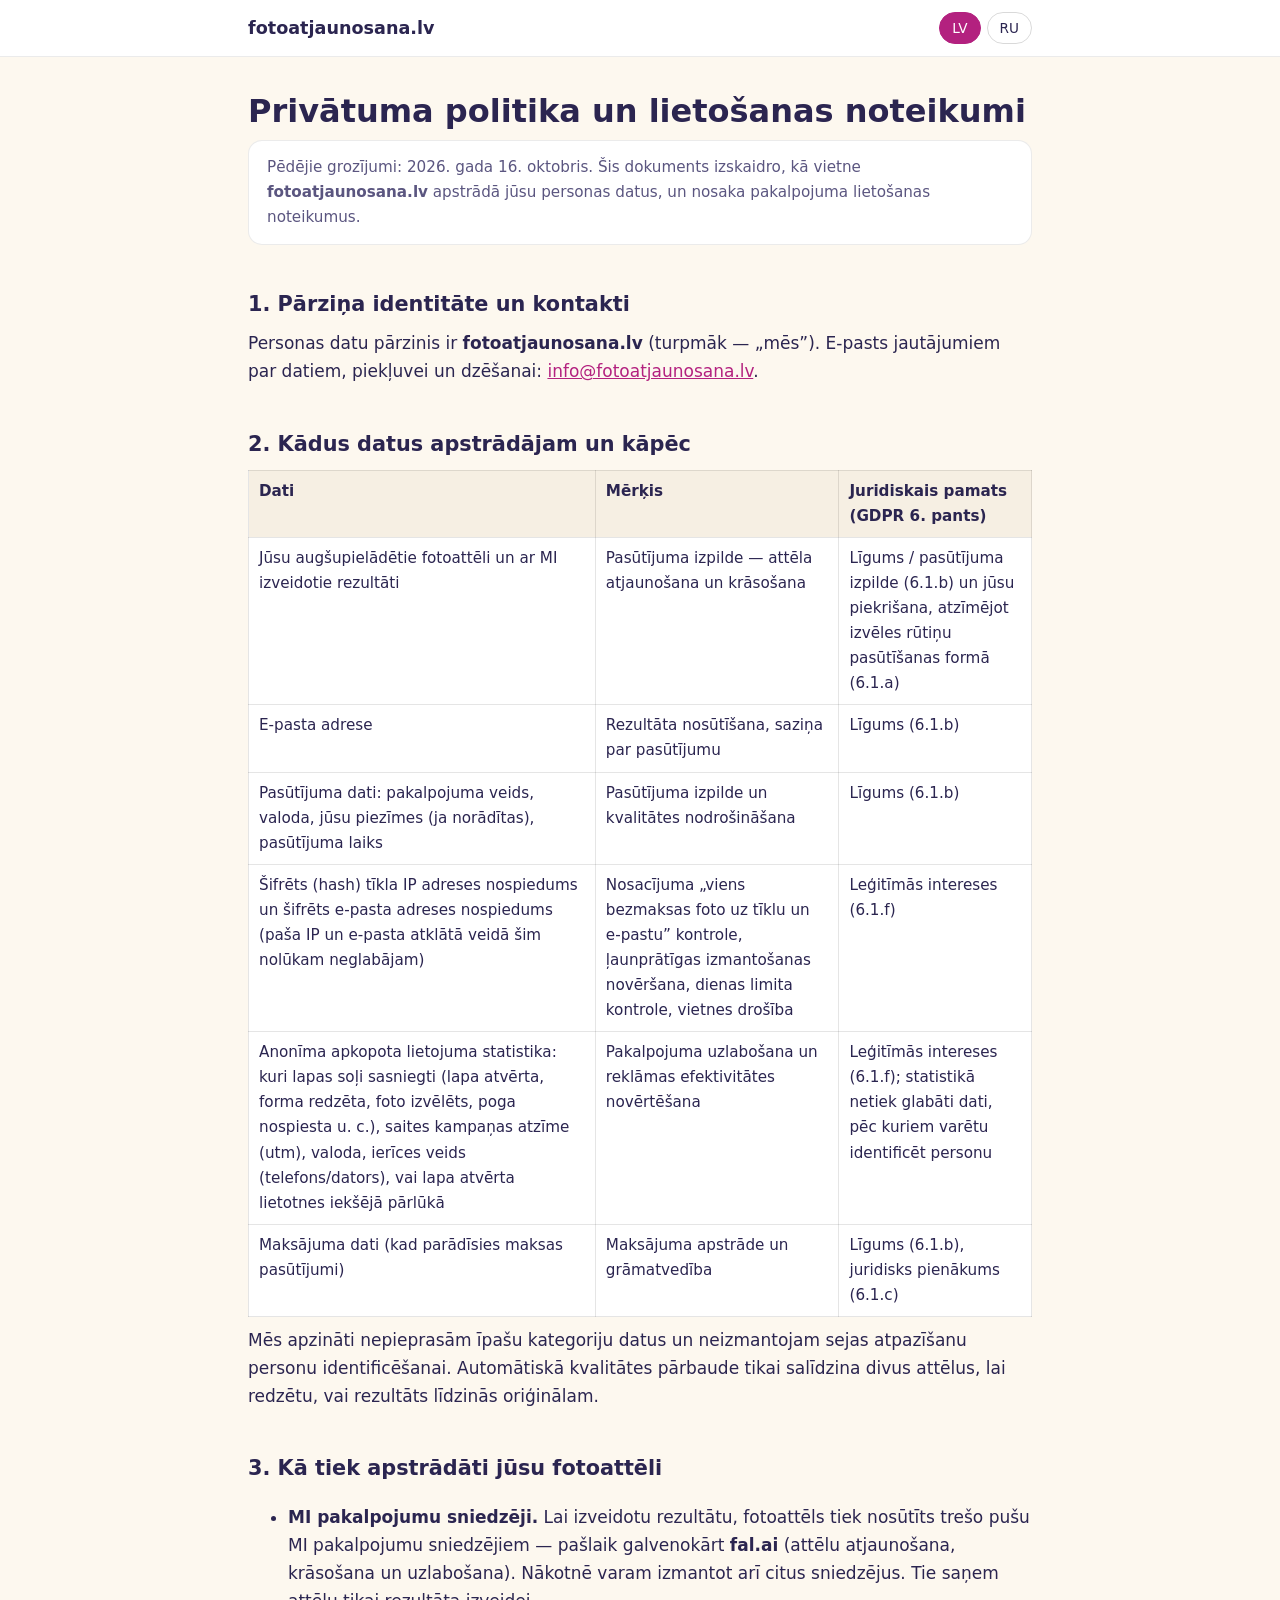
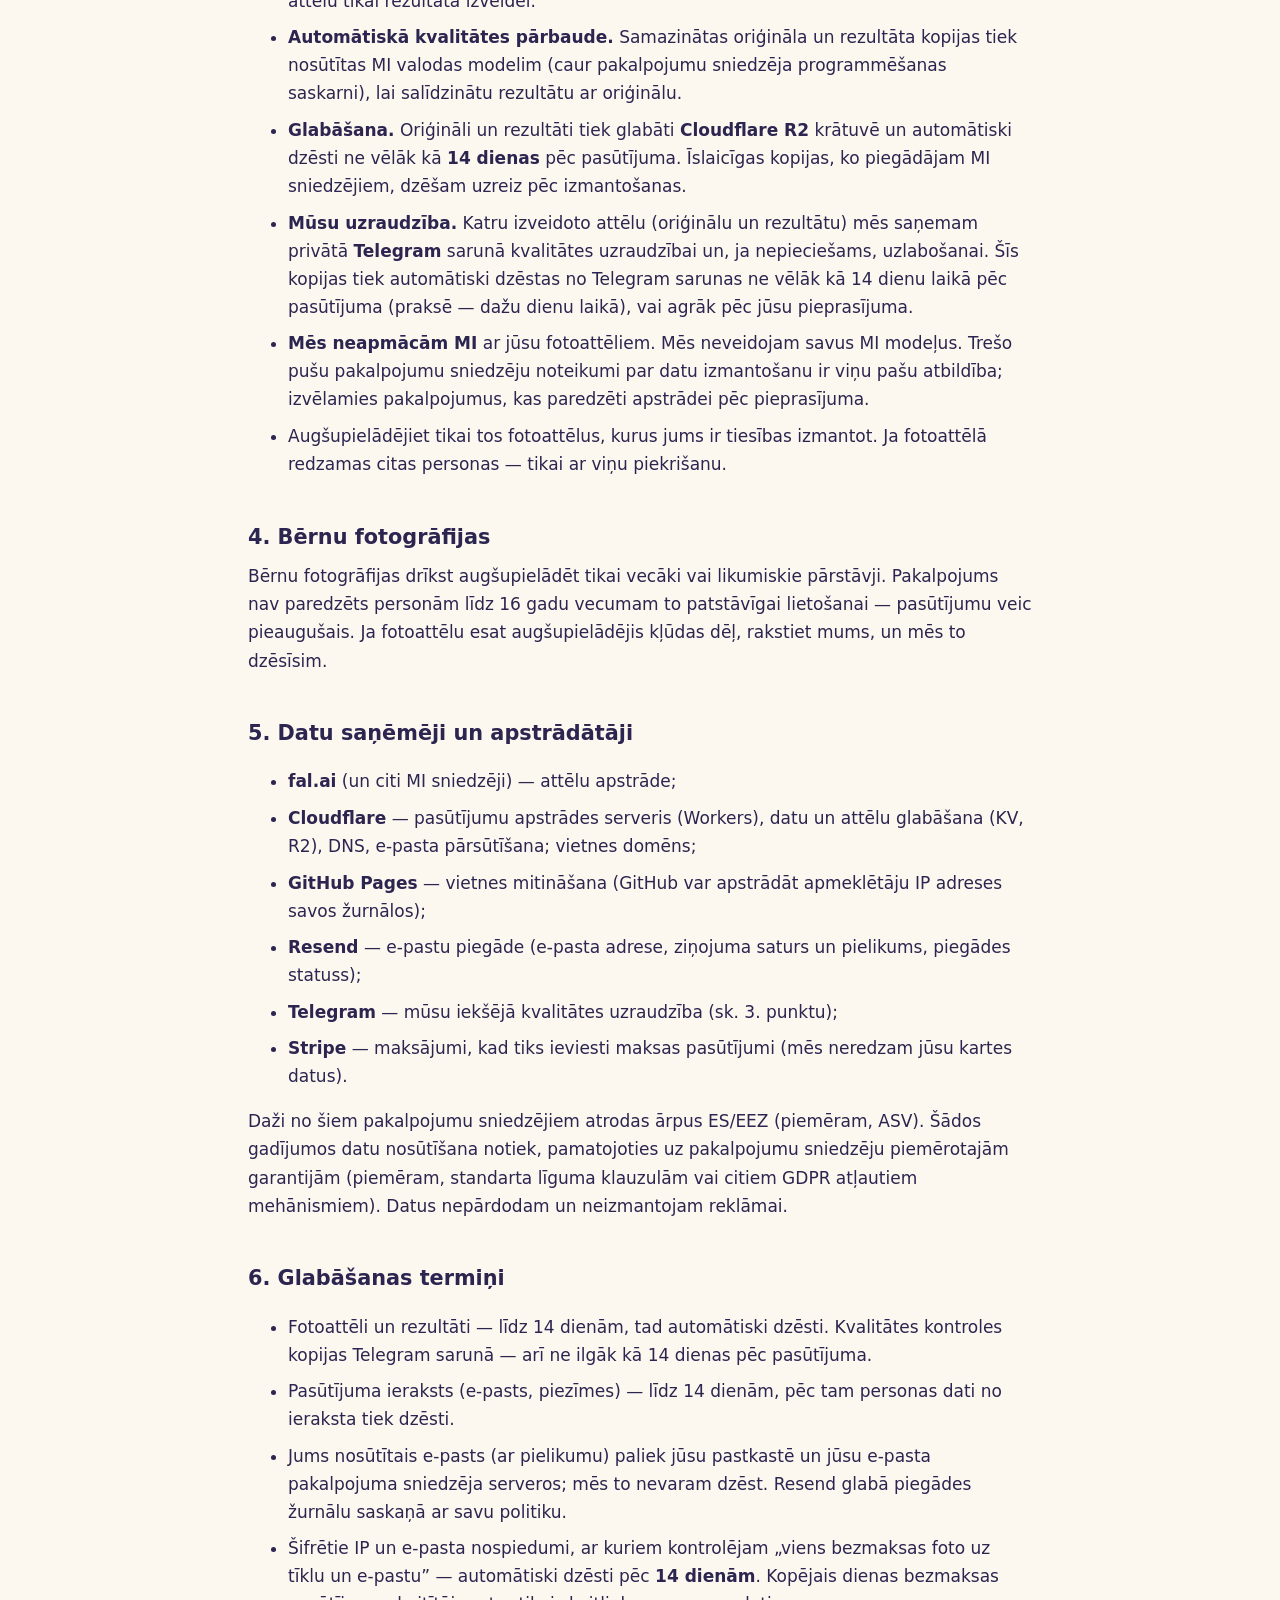
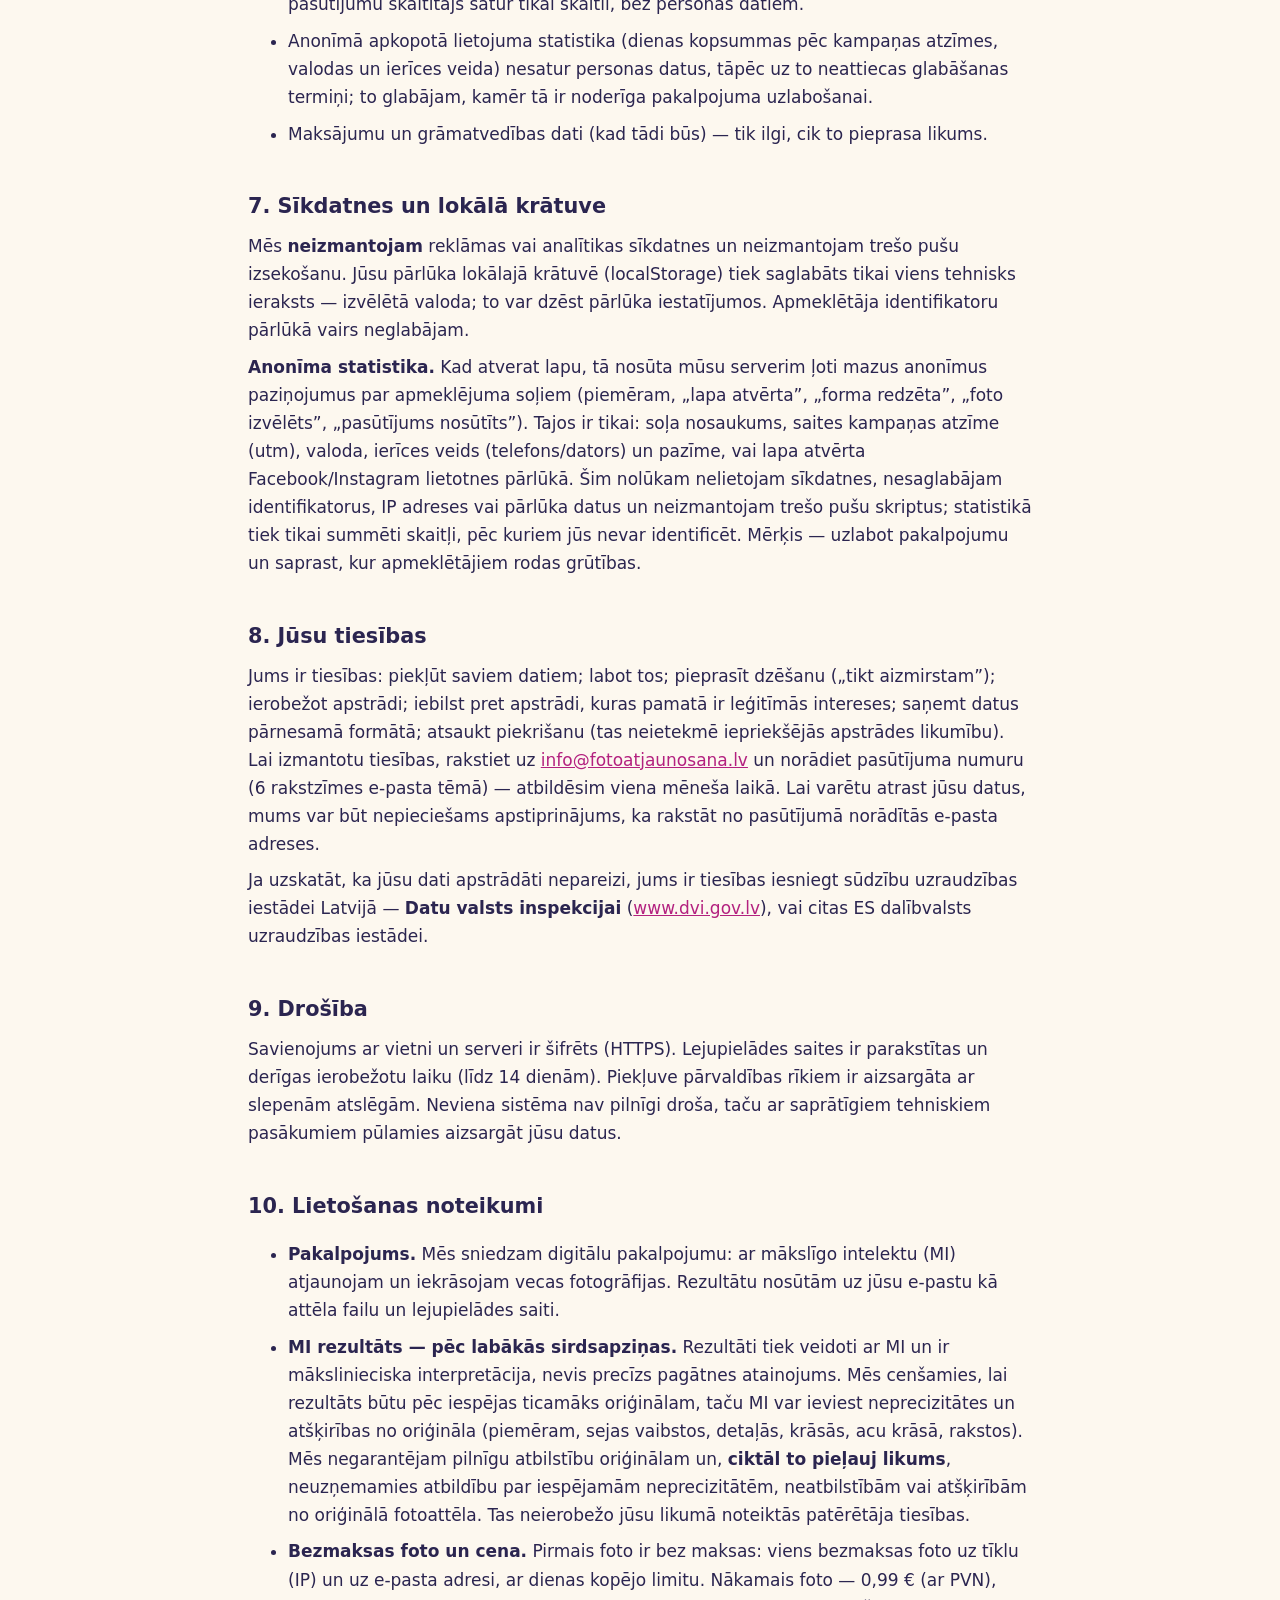
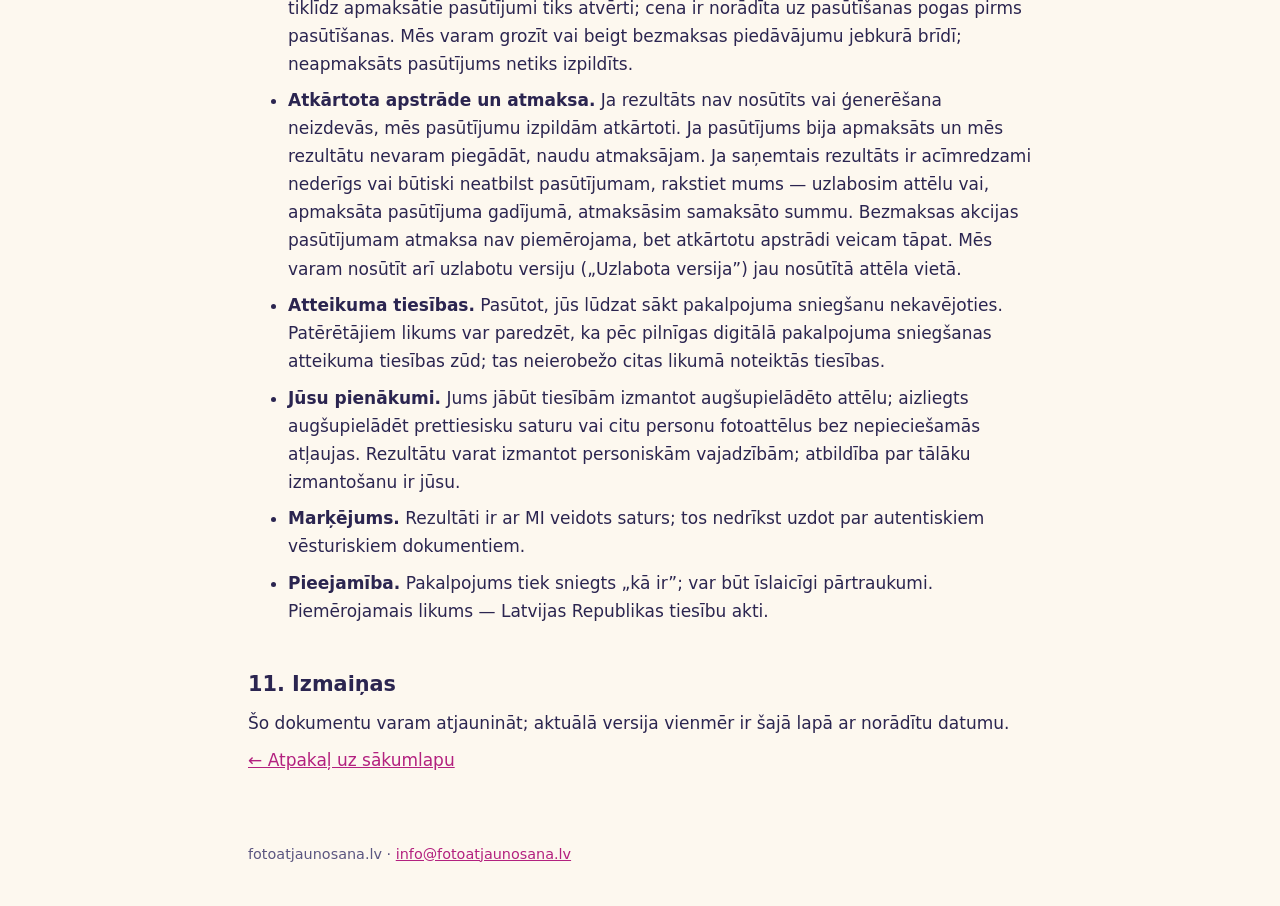
==== commit fee14138: "v13 site" ====
--- a/privatums.html
+++ b/privatums.html
@@ -29,9 +29,9 @@
 <h2>2. Kādus datus apstrādājam un kāpēc</h2>
 <div class="tw"><table>
 <tr><th>Dati</th><th>Mērķis</th><th>Juridiskais pamats (GDPR 6. pants)</th></tr>
-<tr><td>Jūsu augšupielādētie fotoattēli un ar MI izveidotie rezultāti</td><td>Pasūtījuma izpilde — attēla atjaunošana vai portreta izveide</td><td>Līgums / pasūtījuma izpilde (6.1.b) un jūsu piekrišana, atzīmējot izvēles rūtiņu pasūtīšanas formā (6.1.a)</td></tr>
+<tr><td>Jūsu augšupielādētie fotoattēli un ar MI izveidotie rezultāti</td><td>Pasūtījuma izpilde — attēla atjaunošana un krāsošana</td><td>Līgums / pasūtījuma izpilde (6.1.b) un jūsu piekrišana, atzīmējot izvēles rūtiņu pasūtīšanas formā (6.1.a)</td></tr>
 <tr><td>E-pasta adrese</td><td>Rezultāta nosūtīšana, saziņa par pasūtījumu</td><td>Līgums (6.1.b)</td></tr>
-<tr><td>Pasūtījuma dati: pakalpojuma veids, valoda, jūsu piezīmes, portreta stils/fons/formāts, mājdzīvnieka vārds (ja norādīts), pasūtījuma laiks</td><td>Pasūtījuma izpilde un kvalitātes nodrošināšana</td><td>Līgums (6.1.b)</td></tr>
+<tr><td>Pasūtījuma dati: pakalpojuma veids, valoda, jūsu piezīmes (ja norādītas), pasūtījuma laiks</td><td>Pasūtījuma izpilde un kvalitātes nodrošināšana</td><td>Līgums (6.1.b)</td></tr>
 <tr><td>Šifrēts (hash) tīkla IP adreses nospiedums un šifrēts e-pasta adreses nospiedums (paša IP un e-pasta atklātā veidā šim nolūkam neglabājam)</td><td>Nosacījuma „viens bezmaksas foto uz tīklu un e-pastu” kontrole, ļaunprātīgas izmantošanas novēršana, dienas limita kontrole, vietnes drošība</td><td>Leģitīmās intereses (6.1.f)</td></tr>
 <tr><td>Anonīma apkopota lietojuma statistika: kuri lapas soļi sasniegti (lapa atvērta, forma redzēta, foto izvēlēts, poga nospiesta u. c.), saites kampaņas atzīme (utm), valoda, ierīces veids (telefons/dators), vai lapa atvērta lietotnes iekšējā pārlūkā</td><td>Pakalpojuma uzlabošana un reklāmas efektivitātes novērtēšana</td><td>Leģitīmās intereses (6.1.f); statistikā netiek glabāti dati, pēc kuriem varētu identificēt personu</td></tr>
 <tr><td>Maksājuma dati (kad parādīsies maksas pasūtījumi)</td><td>Maksājuma apstrāde un grāmatvedība</td><td>Līgums (6.1.b), juridisks pienākums (6.1.c)</td></tr>
@@ -40,7 +40,7 @@
 
 <h2>3. Kā tiek apstrādāti jūsu fotoattēli</h2>
 <ul>
-<li><b>MI pakalpojumu sniedzēji.</b> Lai izveidotu rezultātu, fotoattēls tiek nosūtīts trešo pušu MI pakalpojumu sniedzējiem — pašlaik galvenokārt <b>fal.ai</b> (attēlu atjaunošana, krāsošana, uzlabošana un portretu veidošana). Nākotnē varam izmantot arī citus sniedzējus. Tie saņem attēlu tikai rezultāta izveidei.</li>
+<li><b>MI pakalpojumu sniedzēji.</b> Lai izveidotu rezultātu, fotoattēls tiek nosūtīts trešo pušu MI pakalpojumu sniedzējiem — pašlaik galvenokārt <b>fal.ai</b> (attēlu atjaunošana, krāsošana un uzlabošana). Nākotnē varam izmantot arī citus sniedzējus. Tie saņem attēlu tikai rezultāta izveidei.</li>
 <li><b>Automātiskā kvalitātes pārbaude.</b> Samazinātas oriģināla un rezultāta kopijas tiek nosūtītas MI valodas modelim (caur pakalpojumu sniedzēja programmēšanas saskarni), lai salīdzinātu rezultātu ar oriģinālu.</li>
 <li><b>Glabāšana.</b> Oriģināli un rezultāti tiek glabāti <b>Cloudflare R2</b> krātuvē un automātiski dzēsti ne vēlāk kā <b>14 dienas</b> pēc pasūtījuma. Īslaicīgas kopijas, ko piegādājam MI sniedzējiem, dzēšam uzreiz pēc izmantošanas.</li>
 <li><b>Mūsu uzraudzība.</b> Katru izveidoto attēlu (oriģinālu un rezultātu) mēs saņemam privātā <b>Telegram</b> sarunā kvalitātes uzraudzībai un, ja nepieciešams, uzlabošanai. Šīs kopijas tiek automātiski dzēstas no Telegram sarunas ne vēlāk kā 14 dienu laikā pēc pasūtījuma (praksē — dažu dienu laikā), vai agrāk pēc jūsu pieprasījuma.</li>
@@ -65,7 +65,7 @@
 <h2>6. Glabāšanas termiņi</h2>
 <ul>
 <li>Fotoattēli un rezultāti — līdz 14 dienām, tad automātiski dzēsti. Kvalitātes kontroles kopijas Telegram sarunā — arī ne ilgāk kā 14 dienas pēc pasūtījuma.</li>
-<li>Pasūtījuma ieraksts (e-pasts, piezīmes, mājdzīvnieka vārds) — līdz 14 dienām, pēc tam personas dati no ieraksta tiek dzēsti.</li>
+<li>Pasūtījuma ieraksts (e-pasts, piezīmes) — līdz 14 dienām, pēc tam personas dati no ieraksta tiek dzēsti.</li>
 <li>Jums nosūtītais e-pasts (ar pielikumu) paliek jūsu pastkastē un jūsu e-pasta pakalpojuma sniedzēja serveros; mēs to nevaram dzēst. Resend glabā piegādes žurnālu saskaņā ar savu politiku.</li>
 <li>Šifrētie IP un e-pasta nospiedumi, ar kuriem kontrolējam „viens bezmaksas foto uz tīklu un e-pastu” — automātiski dzēsti pēc <b>14 dienām</b>. Kopējais dienas bezmaksas pasūtījumu skaitītājs satur tikai skaitli, bez personas datiem.</li>
 <li>Anonīmā apkopotā lietojuma statistika (dienas kopsummas pēc kampaņas atzīmes, valodas un ierīces veida) nesatur personas datus, tāpēc uz to neattiecas glabāšanas termiņi; to glabājam, kamēr tā ir noderīga pakalpojuma uzlabošanai.</li>
@@ -85,7 +85,7 @@
 
 <h2 id="noteikumi-lv">10. Lietošanas noteikumi</h2>
 <ul>
-<li><b>Pakalpojums.</b> Mēs sniedzam digitālu pakalpojumu: ar mākslīgo intelektu (MI) atjaunojam vecas fotogrāfijas un veidojam mājdzīvnieku portretus. Rezultātu nosūtām uz jūsu e-pastu kā attēla failu un lejupielādes saiti.</li>
+<li><b>Pakalpojums.</b> Mēs sniedzam digitālu pakalpojumu: ar mākslīgo intelektu (MI) atjaunojam un iekrāsojam vecas fotogrāfijas. Rezultātu nosūtām uz jūsu e-pastu kā attēla failu un lejupielādes saiti.</li>
 <li><b>MI rezultāts — pēc labākās sirdsapziņas.</b> Rezultāti tiek veidoti ar MI un ir mākslinieciska interpretācija, nevis precīzs pagātnes atainojums. Mēs cenšamies, lai rezultāts būtu pēc iespējas ticamāks oriģinālam, taču MI var ieviest neprecizitātes un atšķirības no oriģināla (piemēram, sejas vaibstos, detaļās, krāsās, acu krāsā, rakstos). Mēs negarantējam pilnīgu atbilstību oriģinālam un, <b>ciktāl to pieļauj likums</b>, neuzņemamies atbildību par iespējamām neprecizitātēm, neatbilstībām vai atšķirībām no oriģinālā fotoattēla. Tas neierobežo jūsu likumā noteiktās patērētāja tiesības.</li>
 <li><b>Bezmaksas foto un cena.</b> Pirmais foto ir bez maksas: viens bezmaksas foto uz tīklu (IP) un uz e-pasta adresi, ar dienas kopējo limitu. Nākamais foto — 0,99 € (ar PVN), tiklīdz apmaksātie pasūtījumi tiks atvērti; cena ir norādīta uz pasūtīšanas pogas pirms pasūtīšanas. Mēs varam grozīt vai beigt bezmaksas piedāvājumu jebkurā brīdī; neapmaksāts pasūtījums netiks izpildīts.</li>
 <li><b>Atkārtota apstrāde un atmaksa.</b> Ja rezultāts nav nosūtīts vai ģenerēšana neizdevās, mēs pasūtījumu izpildām atkārtoti. Ja pasūtījums bija apmaksāts un mēs rezultātu nevaram piegādāt, naudu atmaksājam. Ja saņemtais rezultāts ir acīmredzami nederīgs vai būtiski neatbilst pasūtījumam, rakstiet mums — uzlabosim attēlu vai, apmaksāta pasūtījuma gadījumā, atmaksāsim samaksāto summu. Bezmaksas akcijas pasūtījumam atmaksa nav piemērojama, bet atkārtotu apstrādi veicam tāpat. Mēs varam nosūtīt arī uzlabotu versiju („Uzlabota versija”) jau nosūtītā attēla vietā.</li>
@@ -110,9 +110,9 @@
 <h2>2. Какие данные мы обрабатываем и зачем</h2>
 <div class="tw"><table>
 <tr><th>Данные</th><th>Цель</th><th>Правовое основание (ст. 6 GDPR)</th></tr>
-<tr><td>Загруженные вами фото и созданные ИИ результаты</td><td>Выполнение заказа — восстановление фото или создание портрета</td><td>Договор / выполнение заказа (6.1.b) и ваше согласие — отметка в форме заказа (6.1.a)</td></tr>
+<tr><td>Загруженные вами фото и созданные ИИ результаты</td><td>Выполнение заказа — восстановление и раскрашивание фото</td><td>Договор / выполнение заказа (6.1.b) и ваше согласие — отметка в форме заказа (6.1.a)</td></tr>
 <tr><td>Адрес электронной почты</td><td>Отправка результата, связь по заказу</td><td>Договор (6.1.b)</td></tr>
-<tr><td>Данные заказа: вид услуги, язык, ваши пожелания, стиль/фон/формат портрета, имя питомца (если указано), время заказа</td><td>Выполнение заказа и обеспечение качества</td><td>Договор (6.1.b)</td></tr>
+<tr><td>Данные заказа: вид услуги, язык, ваши пожелания (если указаны), время заказа</td><td>Выполнение заказа и обеспечение качества</td><td>Договор (6.1.b)</td></tr>
 <tr><td>Зашифрованный (хеш) отпечаток IP-адреса сети и зашифрованный отпечаток e-mail (сами IP и e-mail в открытом виде для этой цели не храним)</td><td>Контроль условия «одно бесплатное фото на сеть и e-mail», предотвращение злоупотреблений, контроль дневного лимита, безопасность сайта</td><td>Законный интерес (6.1.f)</td></tr>
 <tr><td>Анонимная суммарная статистика использования: какие шаги страницы пройдены (страница открыта, форма увидена, фото выбрано, кнопка нажата и т. п.), метка кампании из ссылки (utm), язык, тип устройства (телефон/компьютер), открыта ли страница во встроенном браузере приложения</td><td>Улучшение сервиса и оценка эффективности рекламы</td><td>Законный интерес (6.1.f); в статистике не хранятся данные, по которым можно определить человека</td></tr>
 <tr><td>Платёжные данные (когда появятся платные заказы)</td><td>Обработка платежа и бухгалтерский учёт</td><td>Договор (6.1.b), юридическая обязанность (6.1.c)</td></tr>
@@ -121,7 +121,7 @@
 
 <h2>3. Как обрабатываются ваши фото</h2>
 <ul>
-<li><b>Поставщики ИИ.</b> Чтобы создать результат, фото передаётся сторонним поставщикам ИИ-сервисов — сейчас в основном <b>fal.ai</b> (восстановление, раскрашивание, улучшение, портреты). В будущем мы можем использовать и других поставщиков. Они получают изображение только для создания результата.</li>
+<li><b>Поставщики ИИ.</b> Чтобы создать результат, фото передаётся сторонним поставщикам ИИ-сервисов — сейчас в основном <b>fal.ai</b> (восстановление, раскрашивание, улучшение). В будущем мы можем использовать и других поставщиков. Они получают изображение только для создания результата.</li>
 <li><b>Автоматическая проверка качества.</b> Уменьшенные копии оригинала и результата отправляются ИИ-модели (через программный интерфейс поставщика) для сравнения результата с оригиналом.</li>
 <li><b>Хранение.</b> Оригиналы и результаты хранятся в хранилище <b>Cloudflare R2</b> и автоматически удаляются не позднее чем через <b>14 дней</b> после заказа. Временные копии, передаваемые поставщикам ИИ, удаляются сразу после использования.</li>
 <li><b>Наш контроль.</b> Каждое созданное изображение (оригинал и результат) приходит нам в закрытый чат <b>Telegram</b> для контроля качества и, при необходимости, улучшения. Эти копии автоматически удаляются из чата Telegram не позднее чем через 14 дней после заказа (на практике — в течение нескольких дней) или раньше — по вашему запросу.</li>
@@ -146,7 +146,7 @@
 <h2>6. Сроки хранения</h2>
 <ul>
 <li>Фото и результаты — до 14 дней, затем автоматически удаляются. Копии для контроля качества в чате Telegram — тоже не дольше 14 дней после заказа.</li>
-<li>Запись заказа (почта, пожелания, имя питомца) — до 14 дней, после чего персональные данные из записи удаляются.</li>
+<li>Запись заказа (почта, пожелания) — до 14 дней, после чего персональные данные из записи удаляются.</li>
 <li>Отправленное вам письмо (с вложением) остаётся в вашем почтовом ящике и на серверах вашего почтового провайдера; мы не можем его удалить. Resend хранит журнал доставки согласно своей политике.</li>
 <li>Зашифрованные отпечатки IP и e-mail, по которым контролируем «одно бесплатное фото на сеть и e-mail», автоматически удаляются через <b>14 дней</b>. Общий дневной счётчик бесплатных заказов содержит только число, без персональных данных.</li>
 <li>Анонимная суммарная статистика использования (дневные итоги по метке кампании, языку и типу устройства) не содержит персональных данных, поэтому сроки хранения на неё не распространяются; храним её, пока она полезна для улучшения сервиса.</li>
@@ -166,7 +166,7 @@
 
 <h2 id="noteikumi-ru">10. Условия использования</h2>
 <ul>
-<li><b>Сервис.</b> Мы оказываем цифровую услугу: с помощью искусственного интеллекта (ИИ) восстанавливаем старые фотографии и создаём портреты питомцев. Результат отправляется на вашу почту файлом изображения и ссылкой для скачивания.</li>
+<li><b>Сервис.</b> Мы оказываем цифровую услугу: с помощью искусственного интеллекта (ИИ) восстанавливаем и раскрашиваем старые фотографии. Результат отправляется на вашу почту файлом изображения и ссылкой для скачивания.</li>
 <li><b>Результат ИИ: возможны неточности.</b> Результаты создаются ИИ и являются художественной интерпретацией, а не точной записью прошлого. Мы стараемся, чтобы результат был как можно ближе к оригиналу, однако ИИ может вносить неточности и отличия от оригинала (например, в чертах лица, деталях, цветах, цвете глаз, узорах). Мы не гарантируем полного соответствия оригиналу и, <b>в той мере, в какой это допускает закон</b>, не несём ответственности за возможные неточности, несоответствия или отличия от исходного фото. Это не ограничивает ваши законные права потребителя.</li>
 <li><b>Бесплатное фото и цена.</b> Первое фото бесплатно: одно бесплатное фото на сеть (IP) и на адрес e-mail, плюс общий дневной лимит. Следующее фото — 0,99 € (с НДС), как только откроются платные заказы; цена указана на кнопке заказа до оформления. Мы можем изменить или прекратить бесплатное предложение в любой момент; неоплаченный заказ не выполняется.</li>
 <li><b>Повторная обработка и возврат.</b> Если результат не был отправлен или генерация не удалась, мы выполняем заказ повторно. Если заказ был оплачен и мы не можем доставить результат, мы возвращаем деньги. Если полученный результат явно непригоден или существенно не соответствует заказу, напишите нам — мы улучшим изображение или, для оплаченного заказа, вернём уплаченную сумму. Для бесплатного заказа по акции возврат не применяется, но повторную обработку мы выполняем так же. Мы также можем отправить улучшенную версию вместо уже отправленного изображения.</li>
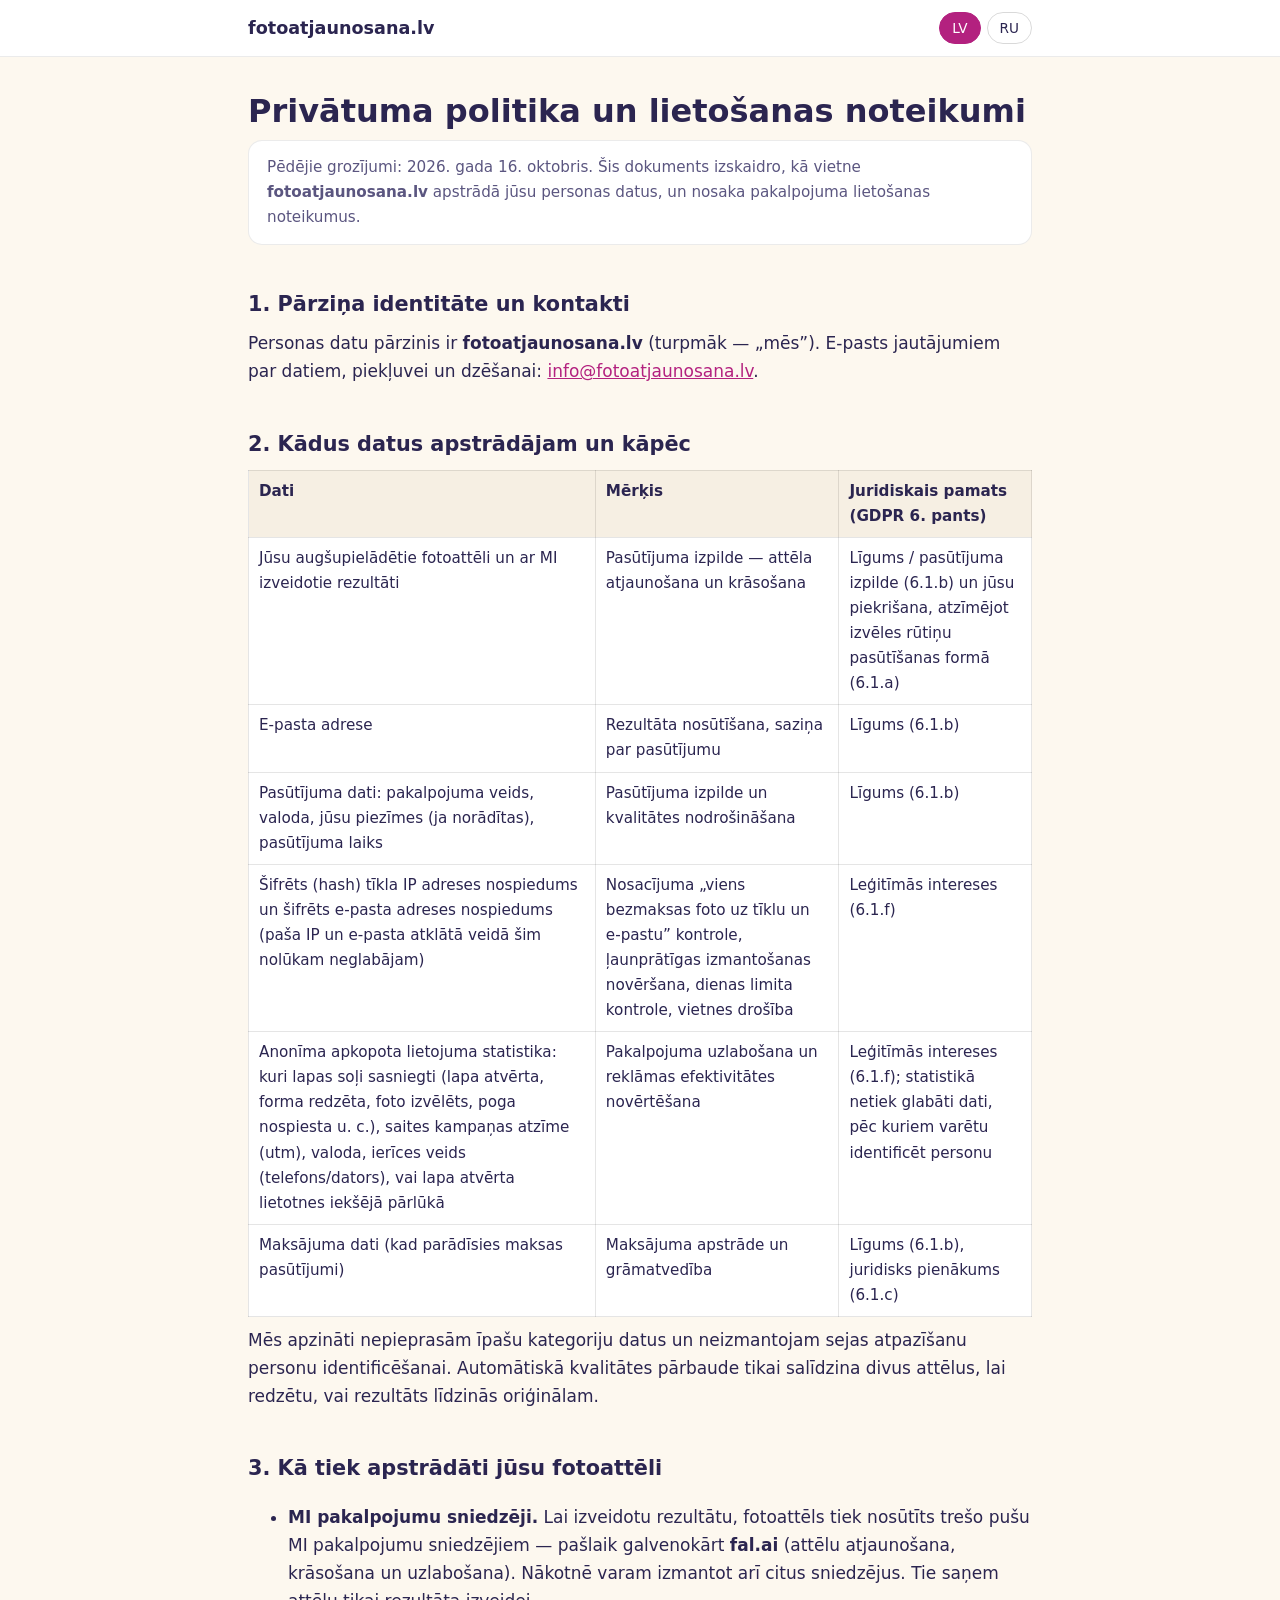
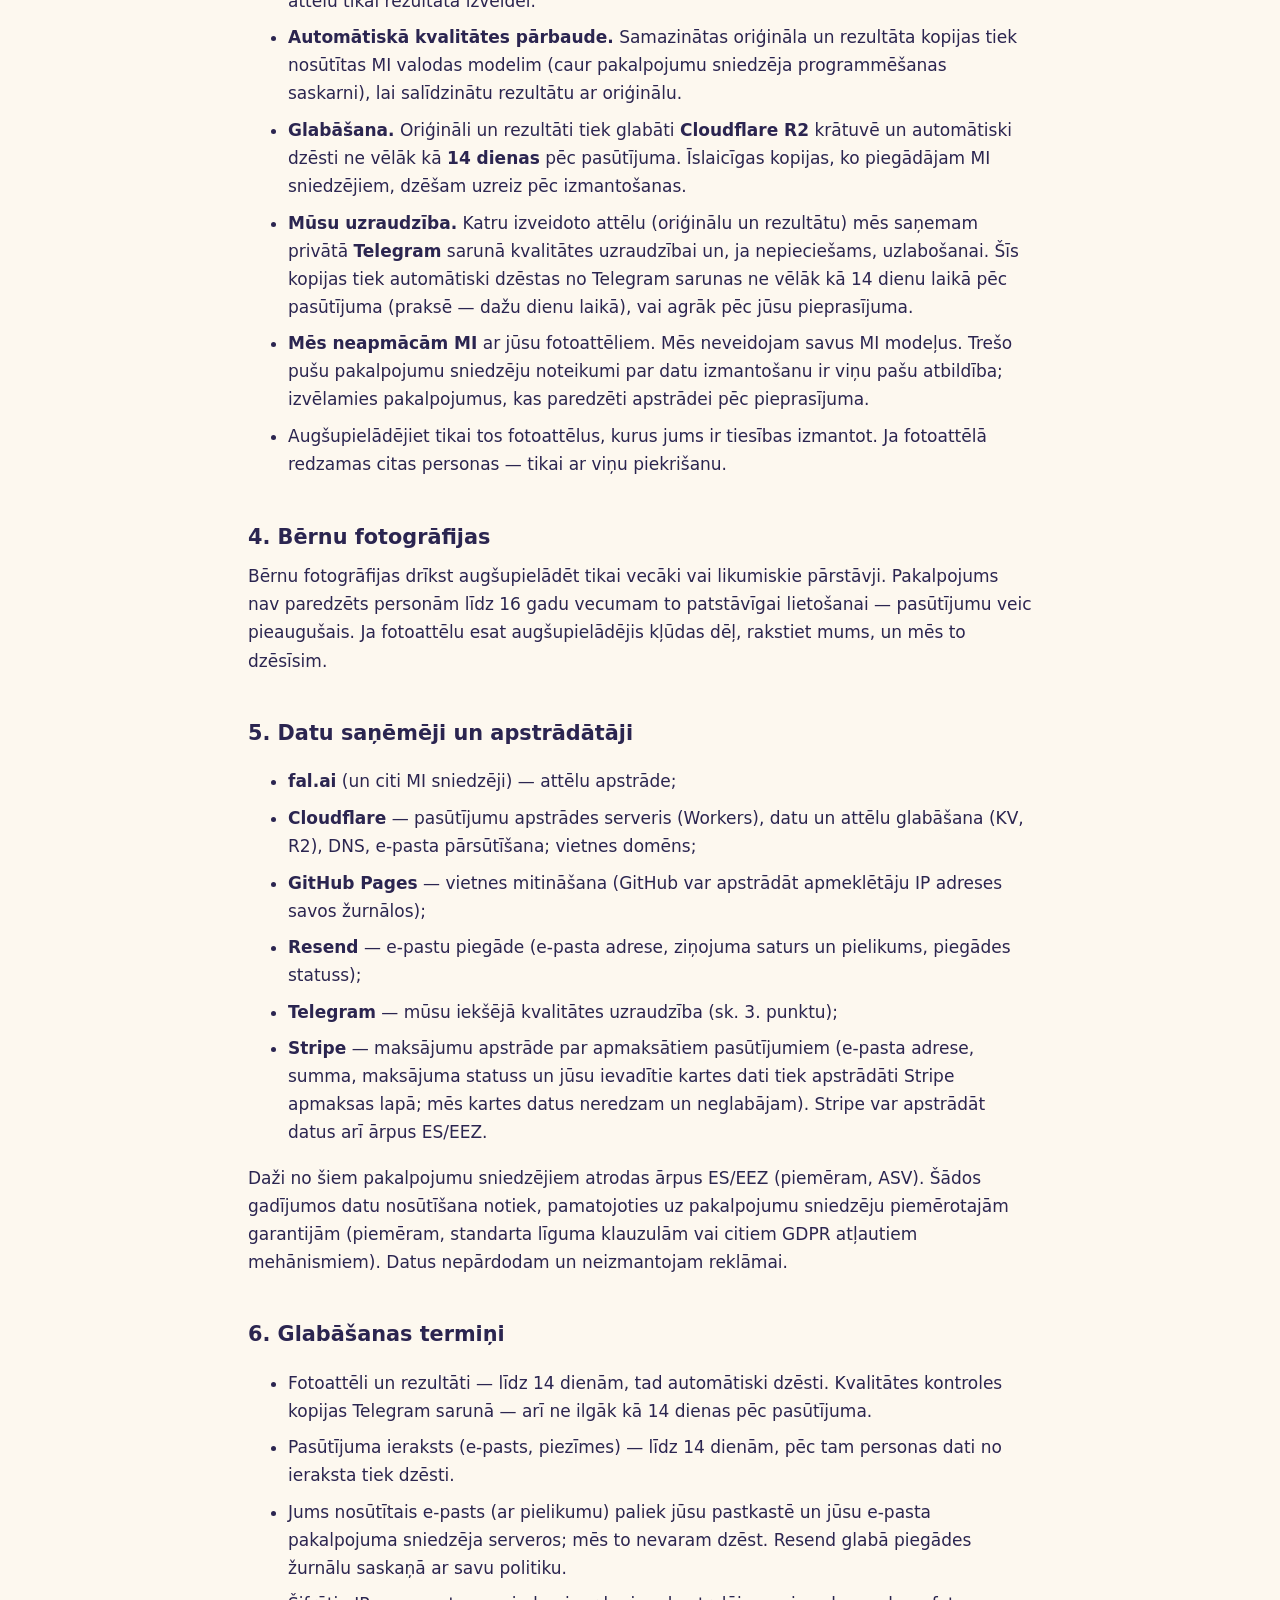
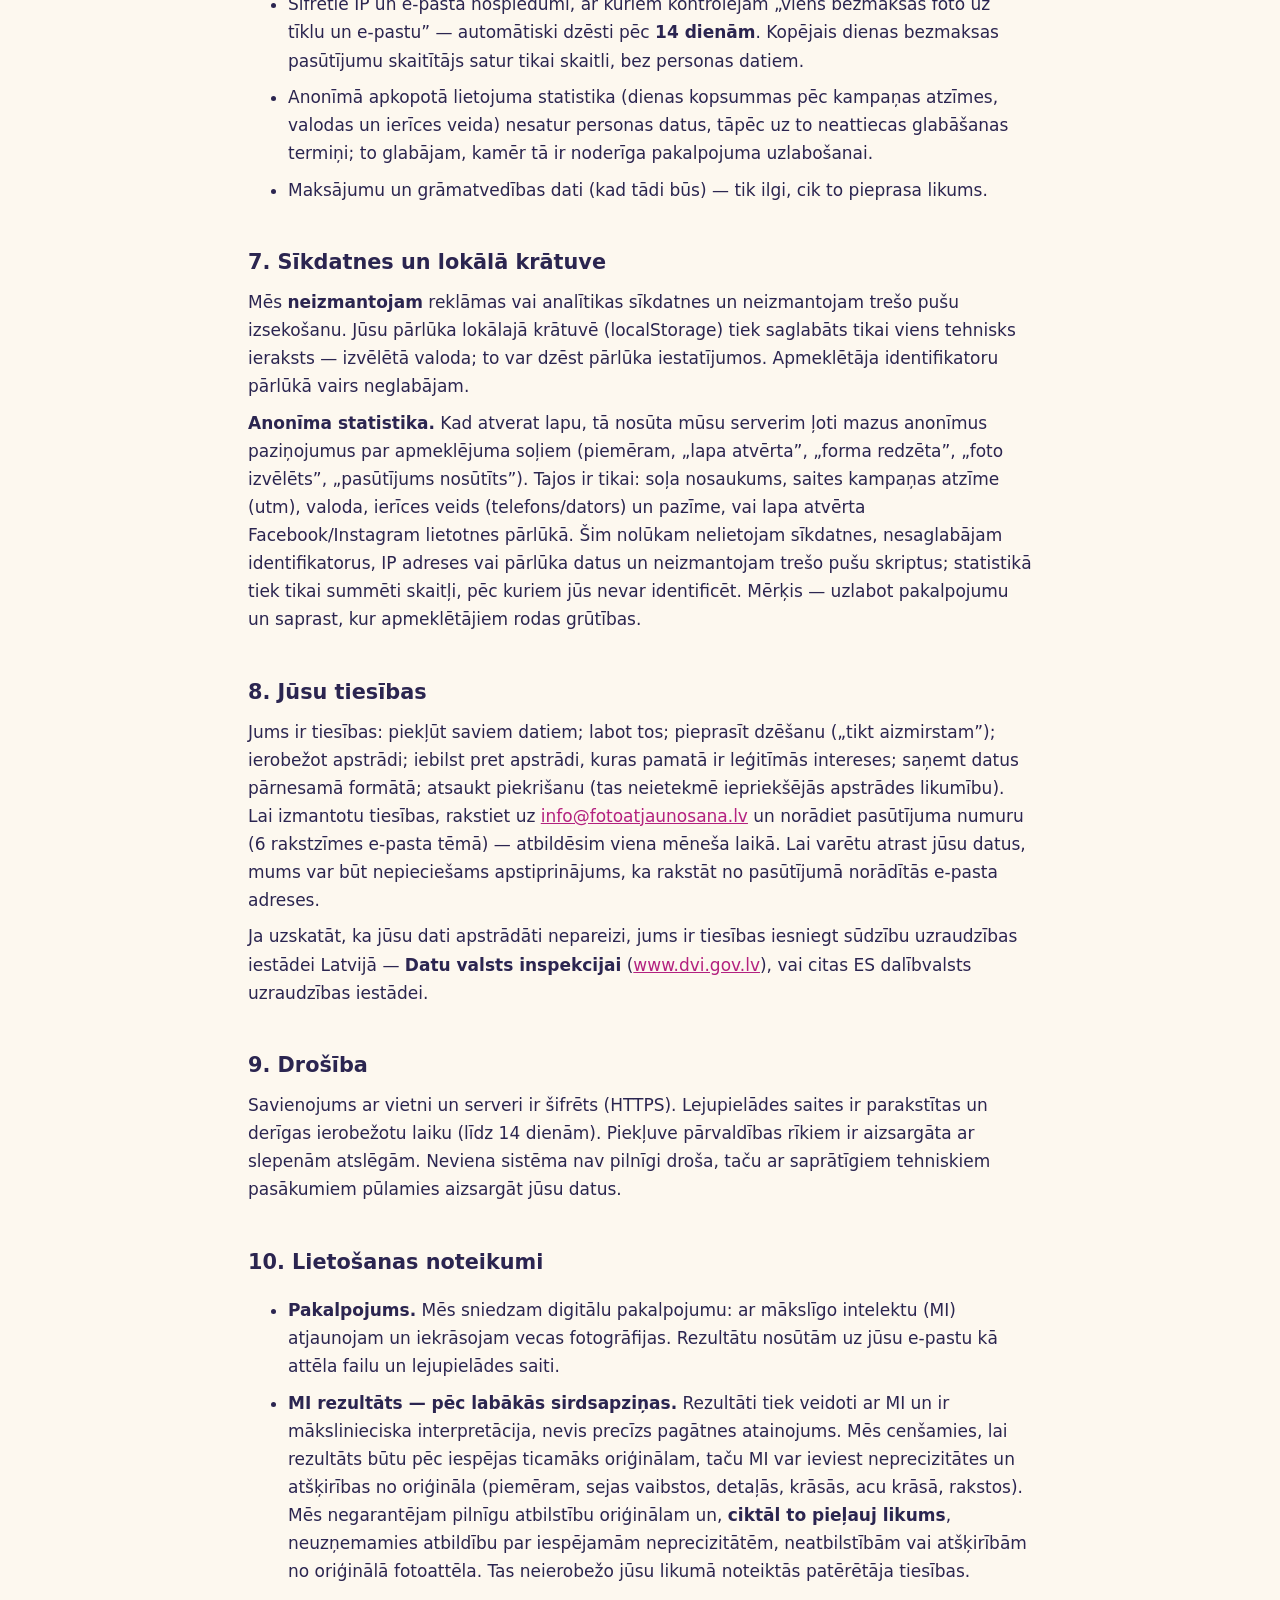
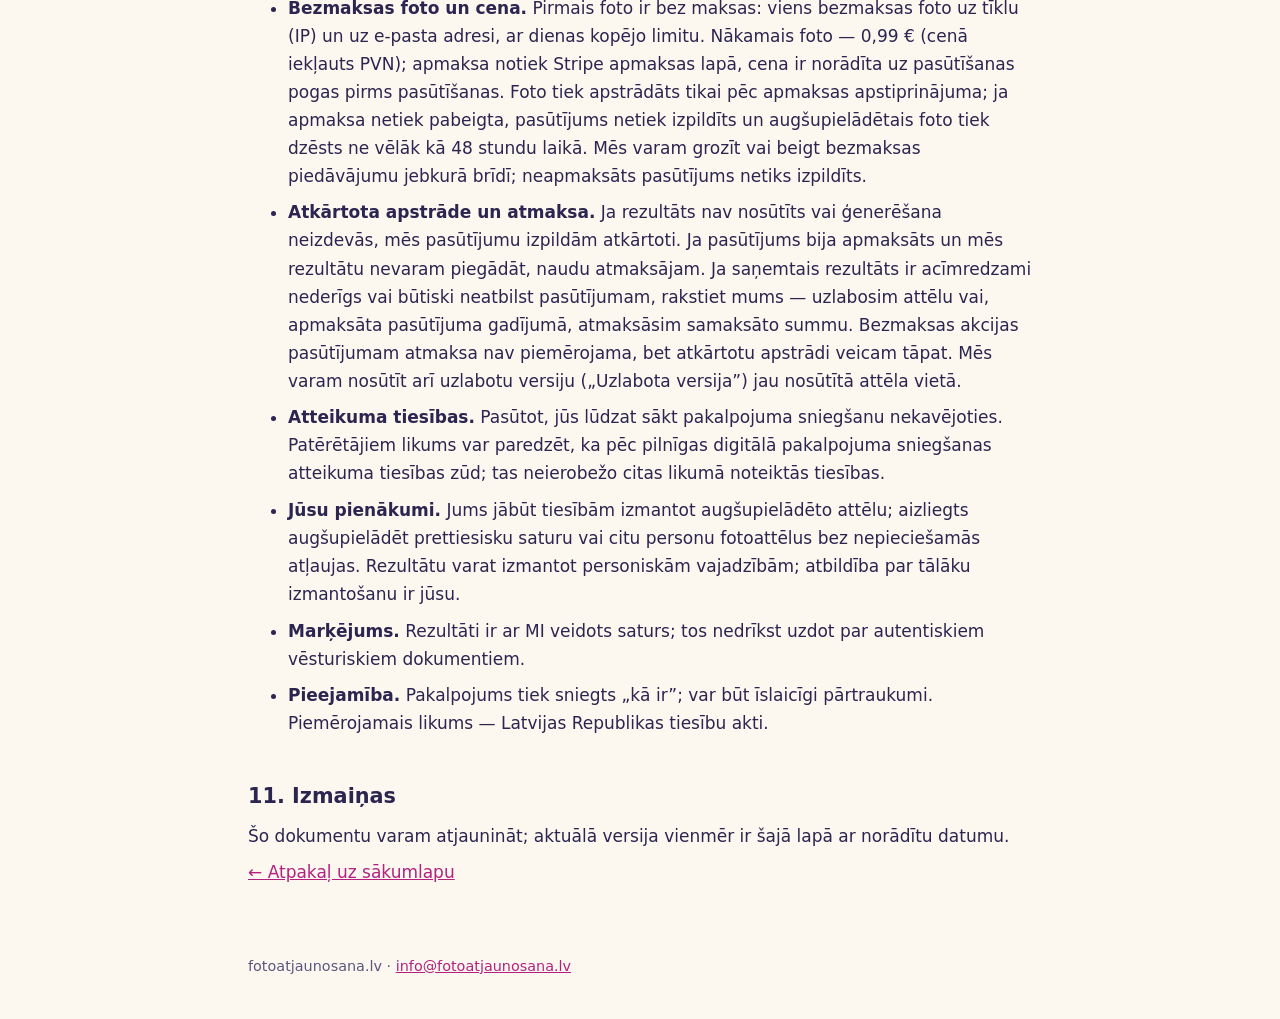
==== commit 594e88fe: "v14 site" ====
--- a/privatums.html
+++ b/privatums.html
@@ -58,7 +58,7 @@
 <li><b>GitHub Pages</b> — vietnes mitināšana (GitHub var apstrādāt apmeklētāju IP adreses savos žurnālos);</li>
 <li><b>Resend</b> — e-pastu piegāde (e-pasta adrese, ziņojuma saturs un pielikums, piegādes statuss);</li>
 <li><b>Telegram</b> — mūsu iekšējā kvalitātes uzraudzība (sk. 3. punktu);</li>
-<li><b>Stripe</b> — maksājumi, kad tiks ieviesti maksas pasūtījumi (mēs neredzam jūsu kartes datus).</li>
+<li><b>Stripe</b> — maksājumu apstrāde par apmaksātiem pasūtījumiem (e-pasta adrese, summa, maksājuma statuss un jūsu ievadītie kartes dati tiek apstrādāti Stripe apmaksas lapā; mēs kartes datus neredzam un neglabājam). Stripe var apstrādāt datus arī ārpus ES/EEZ.</li>
 </ul>
 <p>Daži no šiem pakalpojumu sniedzējiem atrodas ārpus ES/EEZ (piemēram, ASV). Šādos gadījumos datu nosūtīšana notiek, pamatojoties uz pakalpojumu sniedzēju piemērotajām garantijām (piemēram, standarta līguma klauzulām vai citiem GDPR atļautiem mehānismiem). Datus nepārdodam un neizmantojam reklāmai.</p>
 
@@ -87,7 +87,7 @@
 <ul>
 <li><b>Pakalpojums.</b> Mēs sniedzam digitālu pakalpojumu: ar mākslīgo intelektu (MI) atjaunojam un iekrāsojam vecas fotogrāfijas. Rezultātu nosūtām uz jūsu e-pastu kā attēla failu un lejupielādes saiti.</li>
 <li><b>MI rezultāts — pēc labākās sirdsapziņas.</b> Rezultāti tiek veidoti ar MI un ir mākslinieciska interpretācija, nevis precīzs pagātnes atainojums. Mēs cenšamies, lai rezultāts būtu pēc iespējas ticamāks oriģinālam, taču MI var ieviest neprecizitātes un atšķirības no oriģināla (piemēram, sejas vaibstos, detaļās, krāsās, acu krāsā, rakstos). Mēs negarantējam pilnīgu atbilstību oriģinālam un, <b>ciktāl to pieļauj likums</b>, neuzņemamies atbildību par iespējamām neprecizitātēm, neatbilstībām vai atšķirībām no oriģinālā fotoattēla. Tas neierobežo jūsu likumā noteiktās patērētāja tiesības.</li>
-<li><b>Bezmaksas foto un cena.</b> Pirmais foto ir bez maksas: viens bezmaksas foto uz tīklu (IP) un uz e-pasta adresi, ar dienas kopējo limitu. Nākamais foto — 0,99 € (ar PVN), tiklīdz apmaksātie pasūtījumi tiks atvērti; cena ir norādīta uz pasūtīšanas pogas pirms pasūtīšanas. Mēs varam grozīt vai beigt bezmaksas piedāvājumu jebkurā brīdī; neapmaksāts pasūtījums netiks izpildīts.</li>
+<li><b>Bezmaksas foto un cena.</b> Pirmais foto ir bez maksas: viens bezmaksas foto uz tīklu (IP) un uz e-pasta adresi, ar dienas kopējo limitu. Nākamais foto — 0,99 € (cenā iekļauts PVN); apmaksa notiek Stripe apmaksas lapā, cena ir norādīta uz pasūtīšanas pogas pirms pasūtīšanas. Foto tiek apstrādāts tikai pēc apmaksas apstiprinājuma; ja apmaksa netiek pabeigta, pasūtījums netiek izpildīts un augšupielādētais foto tiek dzēsts ne vēlāk kā 48 stundu laikā. Mēs varam grozīt vai beigt bezmaksas piedāvājumu jebkurā brīdī; neapmaksāts pasūtījums netiks izpildīts.</li>
 <li><b>Atkārtota apstrāde un atmaksa.</b> Ja rezultāts nav nosūtīts vai ģenerēšana neizdevās, mēs pasūtījumu izpildām atkārtoti. Ja pasūtījums bija apmaksāts un mēs rezultātu nevaram piegādāt, naudu atmaksājam. Ja saņemtais rezultāts ir acīmredzami nederīgs vai būtiski neatbilst pasūtījumam, rakstiet mums — uzlabosim attēlu vai, apmaksāta pasūtījuma gadījumā, atmaksāsim samaksāto summu. Bezmaksas akcijas pasūtījumam atmaksa nav piemērojama, bet atkārtotu apstrādi veicam tāpat. Mēs varam nosūtīt arī uzlabotu versiju („Uzlabota versija”) jau nosūtītā attēla vietā.</li>
 <li><b>Atteikuma tiesības.</b> Pasūtot, jūs lūdzat sākt pakalpojuma sniegšanu nekavējoties. Patērētājiem likums var paredzēt, ka pēc pilnīgas digitālā pakalpojuma sniegšanas atteikuma tiesības zūd; tas neierobežo citas likumā noteiktās tiesības.</li>
 <li><b>Jūsu pienākumi.</b> Jums jābūt tiesībām izmantot augšupielādēto attēlu; aizliegts augšupielādēt prettiesisku saturu vai citu personu fotoattēlus bez nepieciešamās atļaujas. Rezultātu varat izmantot personiskām vajadzībām; atbildība par tālāku izmantošanu ir jūsu.</li>
@@ -139,7 +139,7 @@
 <li><b>GitHub Pages</b> — хостинг сайта (GitHub может обрабатывать IP-адреса посетителей в своих журналах);</li>
 <li><b>Resend</b> — доставка писем (адрес почты, содержимое письма и вложение, статус доставки);</li>
 <li><b>Telegram</b> — наш внутренний контроль качества (см. п. 3);</li>
-<li><b>Stripe</b> — платежи, когда появятся платные заказы (данные вашей карты мы не видим).</li>
+<li><b>Stripe</b> — обработка платежей за платные заказы (адрес почты, сумма, статус платежа и данные вашей карты обрабатываются на платёжной странице Stripe; данные карты мы не видим и не храним). Stripe может обрабатывать данные и за пределами ЕС/ЕЭЗ.</li>
 </ul>
 <p>Некоторые из этих поставщиков находятся за пределами ЕС/ЕЭЗ (например, в США). В таких случаях передача данных осуществляется на основании гарантий, применяемых поставщиками (например, стандартных договорных условий или иных механизмов, разрешённых GDPR). Мы не продаём данные и не используем их для рекламы.</p>
 
@@ -168,7 +168,7 @@
 <ul>
 <li><b>Сервис.</b> Мы оказываем цифровую услугу: с помощью искусственного интеллекта (ИИ) восстанавливаем и раскрашиваем старые фотографии. Результат отправляется на вашу почту файлом изображения и ссылкой для скачивания.</li>
 <li><b>Результат ИИ: возможны неточности.</b> Результаты создаются ИИ и являются художественной интерпретацией, а не точной записью прошлого. Мы стараемся, чтобы результат был как можно ближе к оригиналу, однако ИИ может вносить неточности и отличия от оригинала (например, в чертах лица, деталях, цветах, цвете глаз, узорах). Мы не гарантируем полного соответствия оригиналу и, <b>в той мере, в какой это допускает закон</b>, не несём ответственности за возможные неточности, несоответствия или отличия от исходного фото. Это не ограничивает ваши законные права потребителя.</li>
-<li><b>Бесплатное фото и цена.</b> Первое фото бесплатно: одно бесплатное фото на сеть (IP) и на адрес e-mail, плюс общий дневной лимит. Следующее фото — 0,99 € (с НДС), как только откроются платные заказы; цена указана на кнопке заказа до оформления. Мы можем изменить или прекратить бесплатное предложение в любой момент; неоплаченный заказ не выполняется.</li>
+<li><b>Бесплатное фото и цена.</b> Первое фото бесплатно: одно бесплатное фото на сеть (IP) и на адрес e-mail, плюс общий дневной лимит. Следующее фото — 0,99 € (цена включает НДС); оплата проходит на платёжной странице Stripe, цена указана на кнопке заказа до оформления. Фото обрабатывается только после подтверждения оплаты; если оплата не завершена, заказ не выполняется, а загруженное фото удаляется не позднее чем через 48 часов. Мы можем изменить или прекратить бесплатное предложение в любой момент; неоплаченный заказ не выполняется.</li>
 <li><b>Повторная обработка и возврат.</b> Если результат не был отправлен или генерация не удалась, мы выполняем заказ повторно. Если заказ был оплачен и мы не можем доставить результат, мы возвращаем деньги. Если полученный результат явно непригоден или существенно не соответствует заказу, напишите нам — мы улучшим изображение или, для оплаченного заказа, вернём уплаченную сумму. Для бесплатного заказа по акции возврат не применяется, но повторную обработку мы выполняем так же. Мы также можем отправить улучшенную версию вместо уже отправленного изображения.</li>
 <li><b>Право отказа.</b> Заказывая, вы просите начать оказание услуги немедленно. Для потребителей закон может предусматривать, что после полного оказания цифровой услуги право отказа теряется; это не ограничивает иные права, установленные законом.</li>
 <li><b>Ваши обязанности.</b> Вы должны иметь право использовать загруженное изображение; запрещено загружать незаконный контент или фото других людей без необходимого разрешения. Результат можно использовать в личных целях; ответственность за дальнейшее использование лежит на вас.</li>
